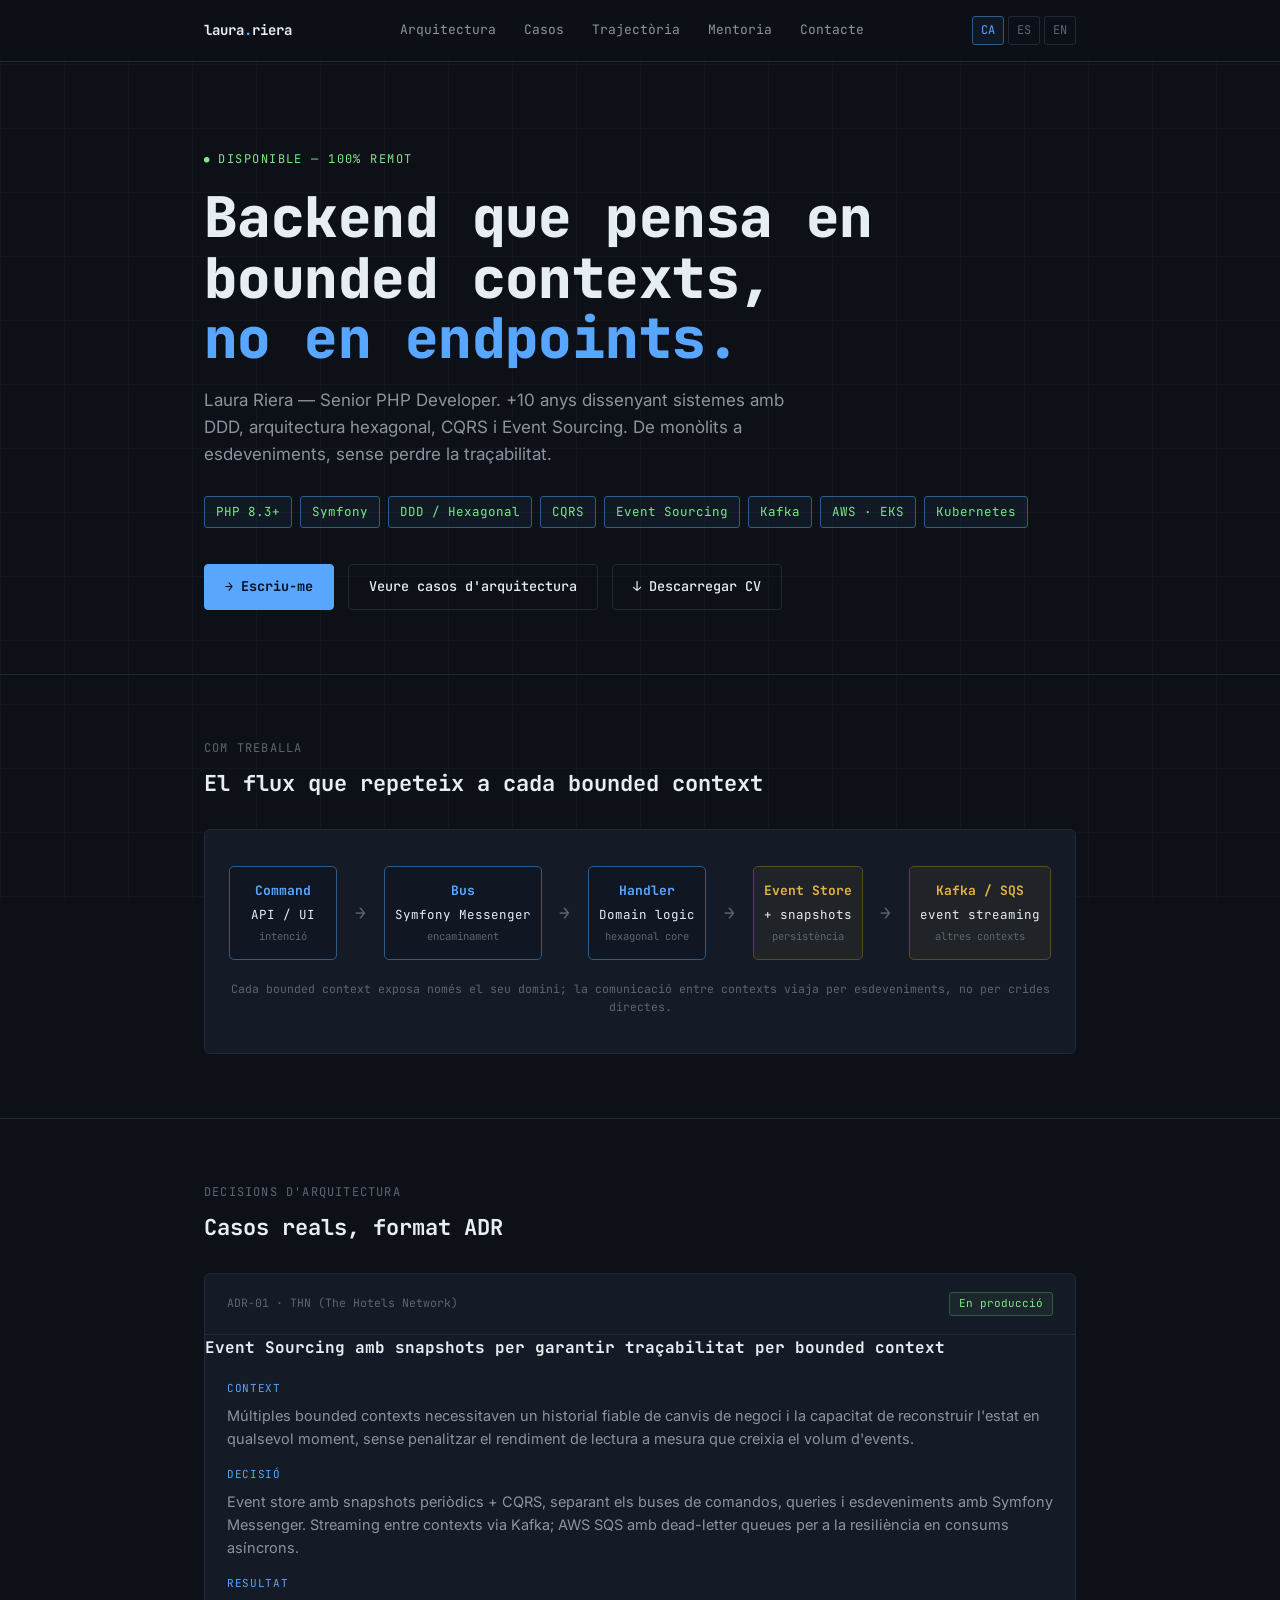
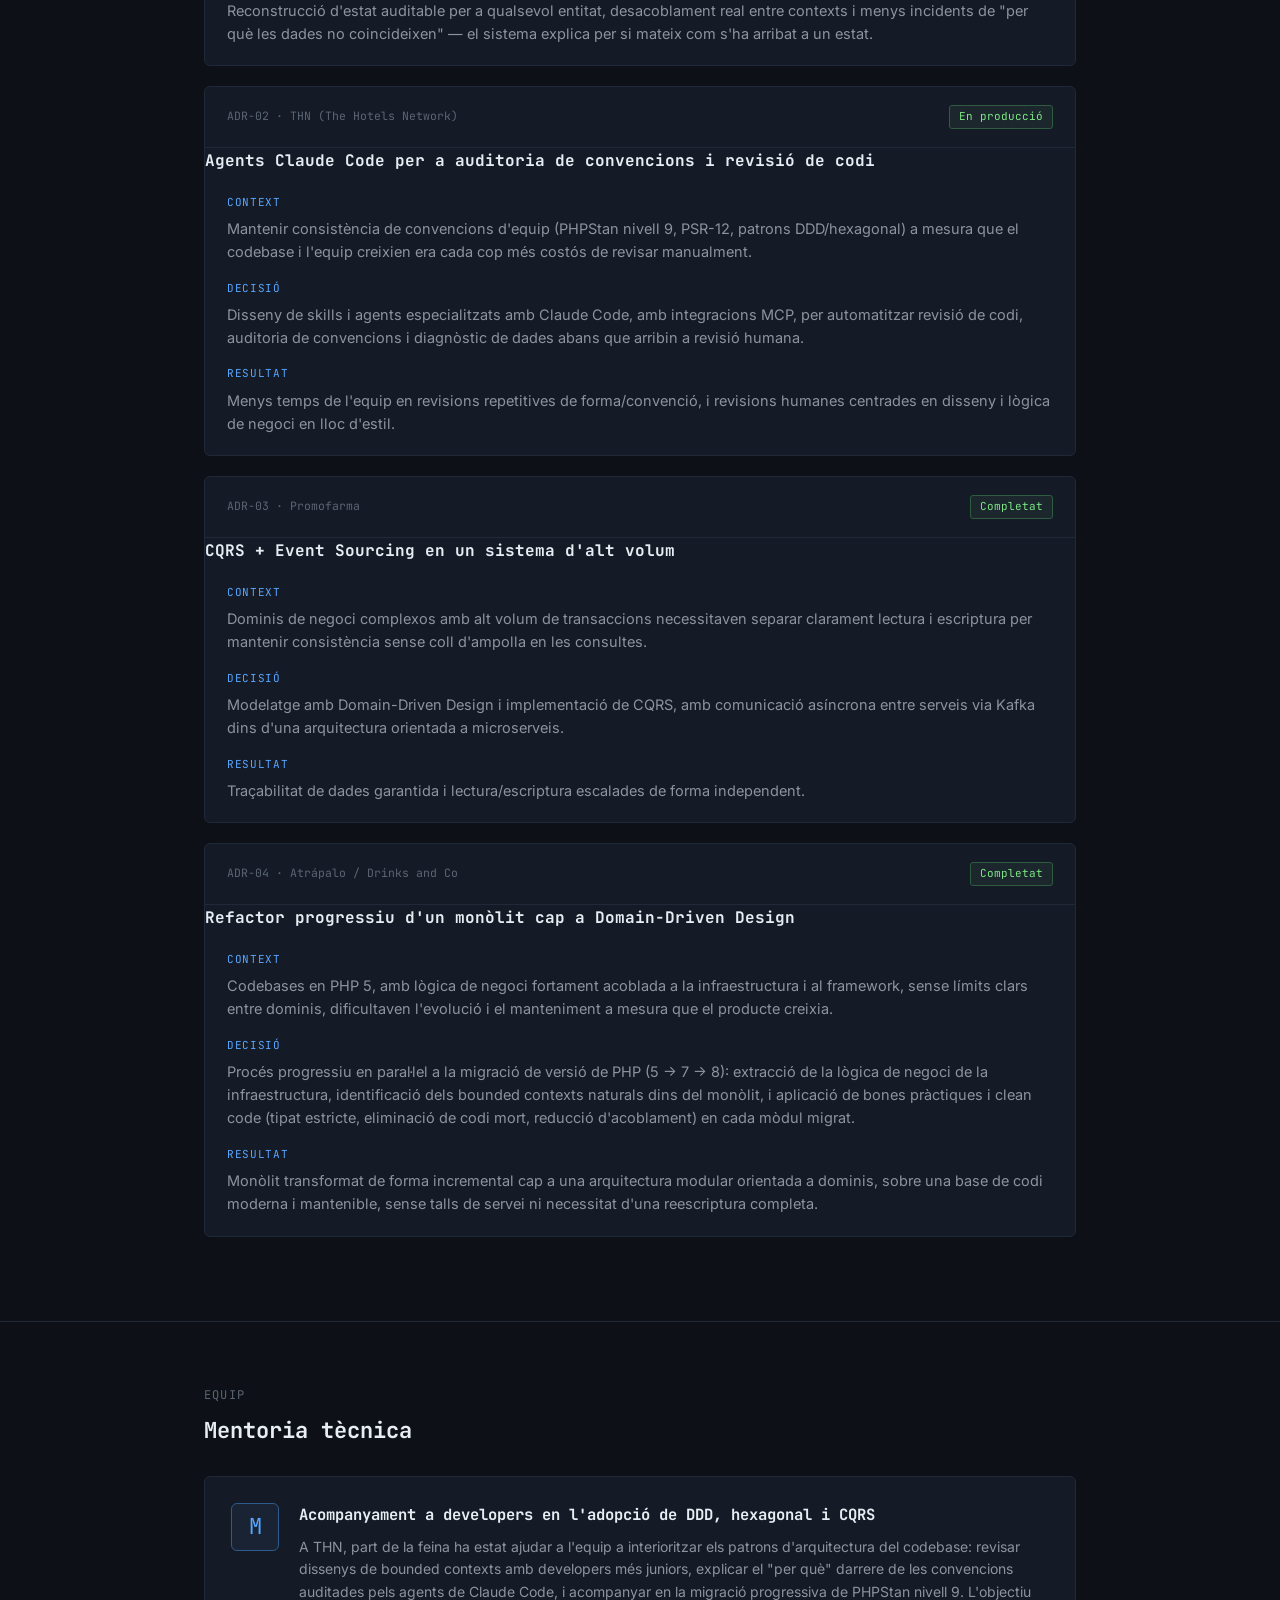
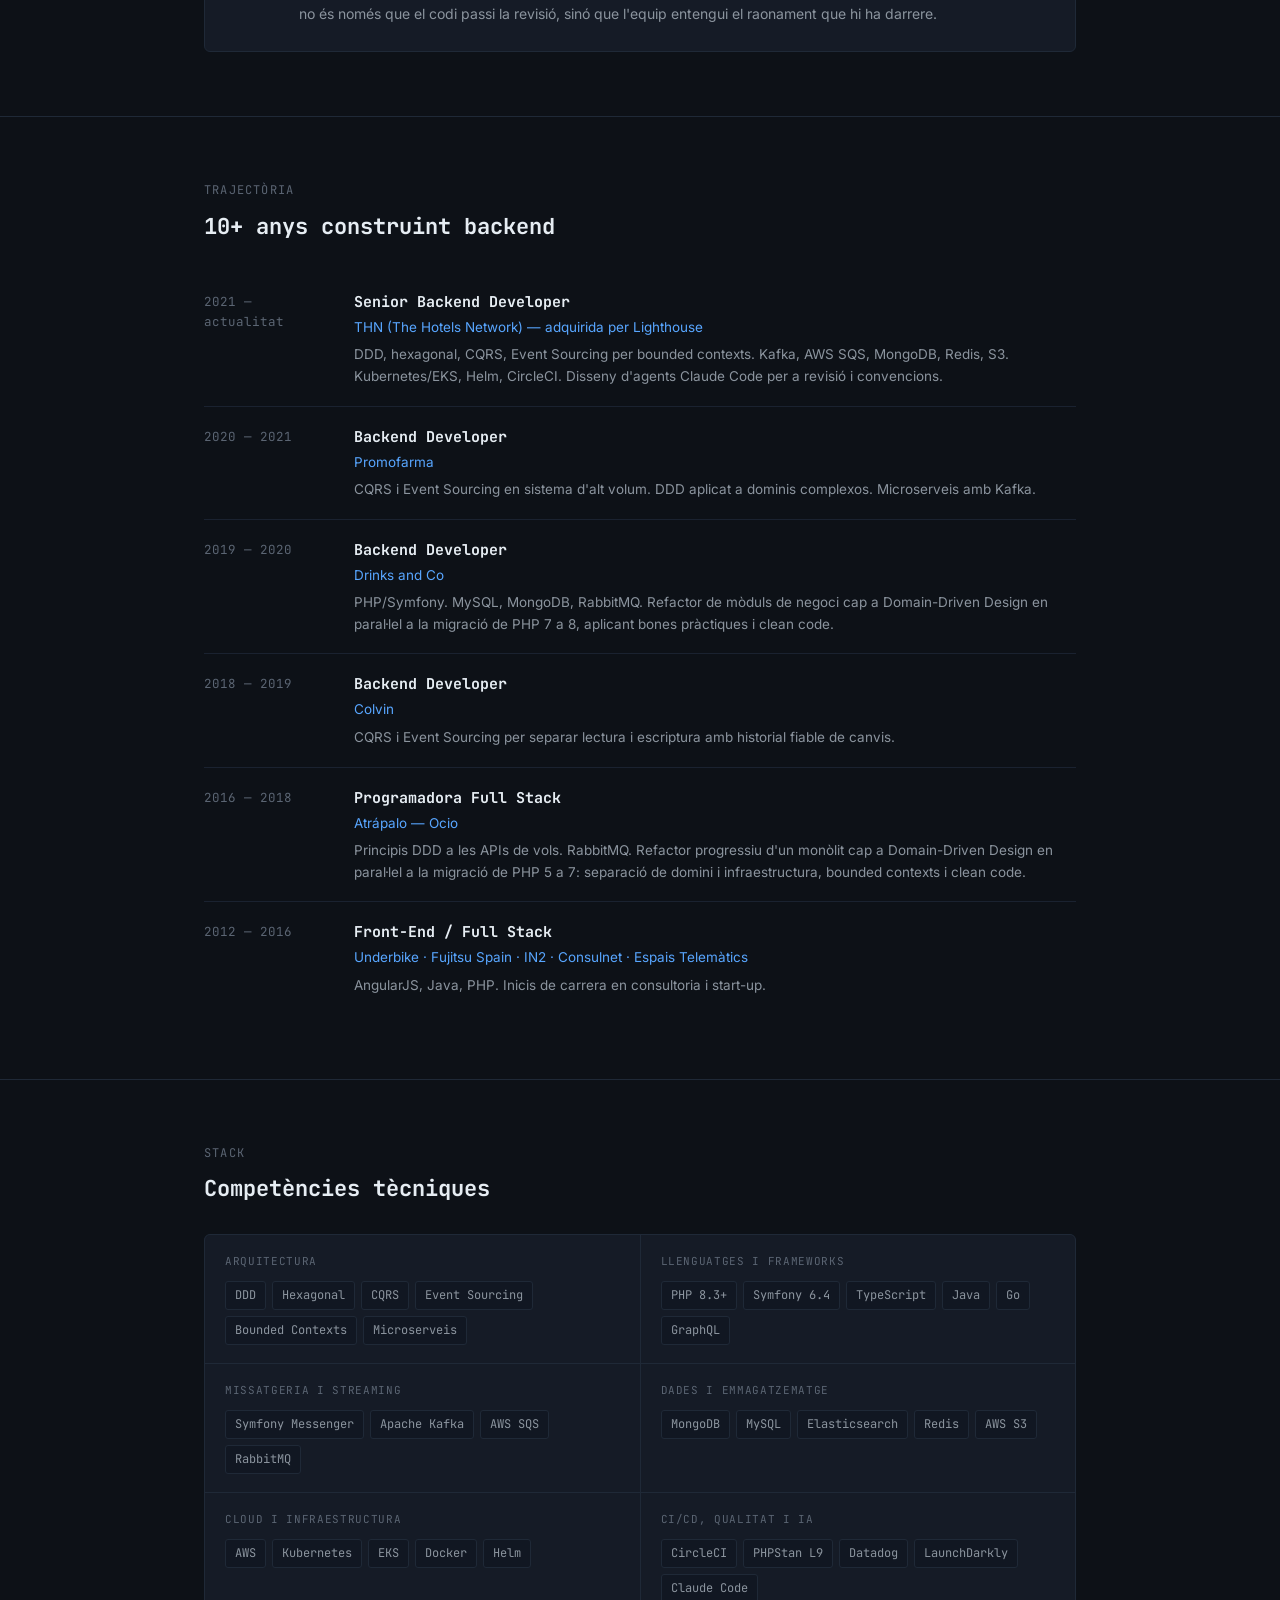
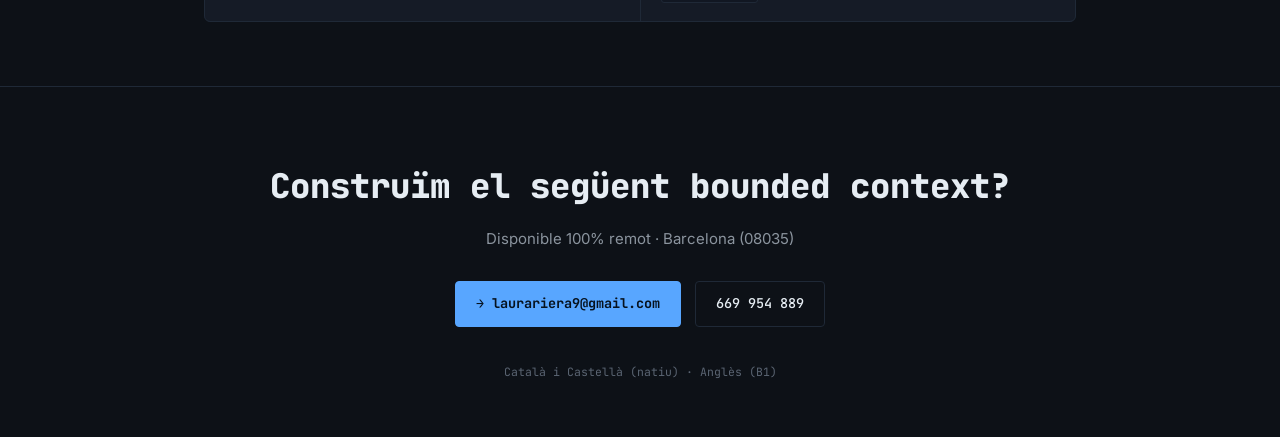
==== index.html @ 2654c362 "feat(curriculum): create personal page" ====
<!DOCTYPE html>
<html lang="ca">
<head>
<meta charset="UTF-8">
<meta name="viewport" content="width=device-width, initial-scale=1.0">
<title>Laura Riera — Senior Backend Developer</title>
<link rel="preconnect" href="https://fonts.googleapis.com">
<link rel="preconnect" href="https://fonts.gstatic.com" crossorigin>
<link href="https://fonts.googleapis.com/css2?family=JetBrains+Mono:wght@400;500;700;800&family=Inter:wght@400;500;600;700&display=swap" rel="stylesheet">
<style>
  :root{
    --bg:#0D1117;
    --bg-raised:#111722;
    --bg-card:#151B26;
    --line:#1F2937;
    --line-soft:#1A2230;
    --text:#E6EDF3;
    --text-dim:#8B949E;
    --text-faint:#5B6573;
    --accent:#58A6FF;
    --accent-dim:#2D5C8C;
    --ok:#7EE787;
    --amber:#E3B341;
    --mono: 'JetBrains Mono', monospace;
    --sans: 'Inter', sans-serif;
  }

  *{box-sizing:border-box; margin:0; padding:0;}
  html{scroll-behavior:smooth;}

  body{
    background:var(--bg);
    color:var(--text);
    font-family:var(--sans);
    line-height:1.6;
    -webkit-font-smoothing:antialiased;
  }

  body::before{
    content:"";
    position:fixed; inset:0;
    background-image:
      linear-gradient(var(--line-soft) 1px, transparent 1px),
      linear-gradient(90deg, var(--line-soft) 1px, transparent 1px);
    background-size: 64px 64px;
    opacity:0.35;
    pointer-events:none;
    z-index:0;
  }

  .wrap{max-width:920px; margin:0 auto; padding:0 24px; position:relative; z-index:1;}

  a{color:var(--accent); text-decoration:none;}
  a:hover{text-decoration:underline;}
  a:focus-visible, button:focus-visible{outline:2px solid var(--accent); outline-offset:3px;}

  /* ---------- NAV ---------- */
  nav{
    position:sticky; top:0; z-index:50;
    background:rgba(13,17,23,0.85);
    backdrop-filter:blur(10px);
    border-bottom:1px solid var(--line);
  }
  nav .wrap{display:flex; align-items:center; justify-content:space-between; padding:16px 24px;}
  .nav-logo{font-family:var(--mono); font-weight:700; font-size:14px; color:var(--text);}
  .nav-logo span{color:var(--accent);}
  .nav-links{display:flex; gap:28px; font-family:var(--mono); font-size:13px; color:var(--text-dim);}
  .nav-links a{color:var(--text-dim);}
  .nav-links a:hover{color:var(--accent); text-decoration:none;}
  @media (max-width:680px){ .nav-links{display:none;} }

  .lang-switch{display:flex; gap:4px; font-family:var(--mono); font-size:12px;}
  .lang-switch a{
    color:var(--text-faint); padding:4px 8px; border:1px solid var(--line); border-radius:3px;
  }
  .lang-switch a.active{color:var(--accent); border-color:var(--accent-dim); background:rgba(88,166,255,0.06);}
  .lang-switch a:hover{color:var(--accent); text-decoration:none;}

  /* ---------- HERO ---------- */
  header.hero{padding:88px 0 64px; border-bottom:1px solid var(--line);}
  .eyebrow{
    font-family:var(--mono); font-size:12px; letter-spacing:0.12em; text-transform:uppercase;
    color:var(--ok); margin-bottom:18px; display:flex; align-items:center; gap:8px;
  }
  .eyebrow::before{content:"●"; font-size:9px; color:var(--ok);}

  h1{
    font-family:var(--mono); font-weight:800; font-size:clamp(34px,5.5vw,56px);
    line-height:1.08; letter-spacing:-0.01em; color:var(--text); margin-bottom:18px;
  }
  h1 .accent{color:var(--accent);}

  .hero-sub{
    font-size:17px; color:var(--text-dim); max-width:620px; margin-bottom:28px;
  }

  .stack-row{display:flex; flex-wrap:wrap; gap:8px; margin-bottom:36px;}
  .tag{
    font-family:var(--mono); font-size:12.5px; color:var(--ok);
    border:1px solid var(--accent-dim); background:rgba(88,166,255,0.06);
    padding:5px 11px; border-radius:3px;
  }

  .hero-actions{display:flex; gap:14px; flex-wrap:wrap;}
  .btn{
    font-family:var(--mono); font-size:13.5px; font-weight:500;
    padding:11px 20px; border-radius:4px; border:1px solid var(--line);
    color:var(--text); display:inline-flex; align-items:center; gap:8px;
  }
  .btn-primary{background:var(--accent); border-color:var(--accent); color:#06121F; font-weight:700;}
  .btn-primary:hover{background:#7CB8FF; text-decoration:none;}
  .btn:not(.btn-primary):hover{border-color:var(--accent); color:var(--accent); text-decoration:none;}

  /* ---------- ARCHITECTURE DIAGRAM ---------- */
  .diagram-section{padding:64px 0; border-bottom:1px solid var(--line);}
  .section-label{
    font-family:var(--mono); font-size:12px; color:var(--text-faint);
    text-transform:uppercase; letter-spacing:0.1em; margin-bottom:8px;
  }
  .section-title{font-family:var(--mono); font-weight:700; font-size:22px; margin-bottom:28px; color:var(--text);}

  .diagram{
    background:var(--bg-card); border:1px solid var(--line); border-radius:6px;
    padding:36px 24px; overflow-x:auto;
  }
  .flow{
    display:flex; align-items:center; gap:0; min-width:680px; justify-content:space-between;
  }
  .node{
    font-family:var(--mono); font-size:12.5px; text-align:center;
    border:1px solid var(--accent-dim); border-radius:5px;
    padding:14px 10px; min-width:108px; background:var(--bg-raised);
    color:var(--text); position:relative;
  }
  .node strong{display:block; color:var(--accent); font-size:13px; margin-bottom:3px;}
  .node small{display:block; color:var(--text-faint); font-size:10.5px; margin-top:3px;}
  .node.event{border-color:#5C4A1E; background:rgba(227,179,65,0.05);}
  .node.event strong{color:var(--amber);}
  .arrow{color:var(--text-faint); font-family:var(--mono); font-size:18px; padding:0 6px; flex-shrink:0;}
  .diagram-caption{
    font-family:var(--mono); font-size:11.5px; color:var(--text-faint); margin-top:20px; text-align:center;
  }

  /* ---------- ADR (case studies) ---------- */
  .adr-section{padding:64px 0; border-bottom:1px solid var(--line);}
  .adr{
    background:var(--bg-card); border:1px solid var(--line); border-radius:6px;
    margin-bottom:20px; overflow:hidden;
  }
  .adr-head{
    padding:18px 22px; border-bottom:1px solid var(--line);
    display:flex; justify-content:space-between; align-items:baseline; gap:16px; flex-wrap:wrap;
  }
  .adr-id{font-family:var(--mono); font-size:11.5px; color:var(--text-faint);}
  .adr-status{
    font-family:var(--mono); font-size:11px; color:var(--ok);
    border:1px solid #2D5C3F; padding:2px 9px; border-radius:3px; background:rgba(126,231,135,0.06);
  }
  .adr-title{font-family:var(--mono); font-weight:700; font-size:16px; color:var(--text); flex:1; min-width:200px;}
  .adr-body{padding:20px 22px;}
  .adr-field{margin-bottom:16px;}
  .adr-field:last-child{margin-bottom:0;}
  .adr-field-label{
    font-family:var(--mono); font-size:11px; color:var(--accent);
    text-transform:uppercase; letter-spacing:0.06em; margin-bottom:6px;
  }
  .adr-field p{font-size:14.5px; color:var(--text-dim);}

  /* ---------- TRAJECTORY / TIMELINE ---------- */
  .timeline-section{padding:64px 0; border-bottom:1px solid var(--line);}
  .tl-item{
    display:grid; grid-template-columns:130px 1fr; gap:20px;
    padding:18px 0; border-bottom:1px solid var(--line-soft);
  }
  .tl-item:last-child{border-bottom:none;}
  .tl-date{font-family:var(--mono); font-size:12.5px; color:var(--text-faint); padding-top:2px;}
  .tl-role{font-family:var(--mono); font-weight:700; font-size:15px; color:var(--text); margin-bottom:3px;}
  .tl-company{font-size:13.5px; color:var(--accent); margin-bottom:6px;}
  .tl-desc{font-size:13.5px; color:var(--text-dim);}

  /* ---------- MENTORING ---------- */
  .mentor-section{padding:64px 0; border-bottom:1px solid var(--line);}
  .mentor-box{
    display:grid; grid-template-columns:auto 1fr; gap:20px;
    background:var(--bg-card); border:1px solid var(--line); border-radius:6px; padding:26px;
  }
  .mentor-icon{
    font-family:var(--mono); font-size:22px; color:var(--accent);
    border:1px solid var(--accent-dim); border-radius:6px; width:48px; height:48px;
    display:flex; align-items:center; justify-content:center; background:rgba(88,166,255,0.06);
  }
  .mentor-box h3{font-family:var(--mono); font-size:15.5px; margin-bottom:8px; color:var(--text);}
  .mentor-box p{font-size:14px; color:var(--text-dim);}

  /* ---------- SKILLS GRID ---------- */
  .skills-section{padding:64px 0; border-bottom:1px solid var(--line);}
  .skills-grid{display:grid; grid-template-columns:repeat(2,1fr); gap:1px; background:var(--line); border:1px solid var(--line); border-radius:6px; overflow:hidden;}
  @media (max-width:680px){.skills-grid{grid-template-columns:1fr;}}
  .skill-cat{background:var(--bg-card); padding:18px 20px;}
  .skill-cat-label{font-family:var(--mono); font-size:11px; color:var(--text-faint); text-transform:uppercase; letter-spacing:0.06em; margin-bottom:10px;}
  .skill-items{display:flex; flex-wrap:wrap; gap:6px;}
  .skill-chip{font-family:var(--mono); font-size:12px; color:var(--text-dim); background:var(--bg-raised); padding:4px 9px; border-radius:3px; border:1px solid var(--line);}

  /* ---------- FOOTER / CONTACT ---------- */
  footer{padding:72px 0 56px; text-align:center;}
  footer h2{font-family:var(--mono); font-weight:800; font-size:clamp(24px,4vw,34px); margin-bottom:14px;}
  footer p{color:var(--text-dim); margin-bottom:30px; font-size:15px;}
  .contact-row{display:flex; justify-content:center; gap:14px; flex-wrap:wrap; margin-bottom:36px;}
  .footer-meta{font-family:var(--mono); font-size:11.5px; color:var(--text-faint);}

  @media (max-width:680px){
    .flow{flex-direction:column; min-width:auto;}
    .arrow{transform:rotate(90deg);}
    .adr-head{flex-direction:column; align-items:flex-start;}
  }
</style>
</head>
<body>

<nav>
  <div class="wrap">
    <div class="nav-logo">laura<span>.</span>riera</div>
    <div class="nav-links">
      <a href="#arquitectura">Arquitectura</a>
      <a href="#casos">Casos</a>
      <a href="#trajectoria">Trajectòria</a>
      <a href="#mentoria">Mentoria</a>
      <a href="#contacte">Contacte</a>
    </div>
    <div class="lang-switch">
      <a href="index.html" class="active">CA</a>
      <a href="es.html">ES</a>
      <a href="en.html">EN</a>
    </div>
  </div>
</nav>

<header class="hero">
  <div class="wrap">
    <div class="eyebrow">Disponible — 100% remot</div>
    <h1>Backend que pensa en<br>bounded contexts,<br><span class="accent">no en endpoints.</span></h1>
    <p class="hero-sub">Laura Riera — Senior PHP Developer. +10 anys dissenyant sistemes amb DDD, arquitectura hexagonal, CQRS i Event Sourcing. De monòlits a esdeveniments, sense perdre la traçabilitat.</p>
    <div class="stack-row">
      <span class="tag">PHP 8.3+</span>
      <span class="tag">Symfony</span>
      <span class="tag">DDD / Hexagonal</span>
      <span class="tag">CQRS</span>
      <span class="tag">Event Sourcing</span>
      <span class="tag">Kafka</span>
      <span class="tag">AWS · EKS</span>
      <span class="tag">Kubernetes</span>
    </div>
    <div class="hero-actions">
      <a href="mailto:laurariera9@gmail.com" class="btn btn-primary">→ Escriu-me</a>
      <a href="#casos" class="btn">Veure casos d'arquitectura</a>
      <a href="Laura_Riera_CV.pdf" class="btn">↓ Descarregar CV</a>
    </div>
  </div>
</header>

<section class="diagram-section" id="arquitectura">
  <div class="wrap">
    <div class="section-label">Com treballa</div>
    <div class="section-title">El flux que repeteix a cada bounded context</div>
    <div class="diagram">
      <div class="flow">
        <div class="node"><strong>Command</strong>API / UI<small>intenció</small></div>
        <div class="arrow">→</div>
        <div class="node"><strong>Bus</strong>Symfony Messenger<small>encaminament</small></div>
        <div class="arrow">→</div>
        <div class="node"><strong>Handler</strong>Domain logic<small>hexagonal core</small></div>
        <div class="arrow">→</div>
        <div class="node event"><strong>Event Store</strong>+ snapshots<small>persistència</small></div>
        <div class="arrow">→</div>
        <div class="node event"><strong>Kafka / SQS</strong>event streaming<small>altres contexts</small></div>
      </div>
      <div class="diagram-caption">Cada bounded context exposa només el seu domini; la comunicació entre contexts viaja per esdeveniments, no per crides directes.</div>
    </div>
  </div>
</section>

<section class="adr-section" id="casos">
  <div class="wrap">
    <div class="section-label">Decisions d'arquitectura</div>
    <div class="section-title">Casos reals, format ADR</div>

    <div class="adr">
      <div class="adr-head">
        <span class="adr-id">ADR-01 · THN (The Hotels Network)</span>
        <span class="adr-status">En producció</span>
      </div>
      <div class="adr-title">Event Sourcing amb snapshots per garantir traçabilitat per bounded context</div>
      <div class="adr-body">
        <div class="adr-field">
          <div class="adr-field-label">Context</div>
          <p>Múltiples bounded contexts necessitaven un historial fiable de canvis de negoci i la capacitat de reconstruir l'estat en qualsevol moment, sense penalitzar el rendiment de lectura a mesura que creixia el volum d'events.</p>
        </div>
        <div class="adr-field">
          <div class="adr-field-label">Decisió</div>
          <p>Event store amb snapshots periòdics + CQRS, separant els buses de comandos, queries i esdeveniments amb Symfony Messenger. Streaming entre contexts via Kafka; AWS SQS amb dead-letter queues per a la resiliència en consums asíncrons.</p>
        </div>
        <div class="adr-field">
          <div class="adr-field-label">Resultat</div>
          <p>Reconstrucció d'estat auditable per a qualsevol entitat, desacoblament real entre contexts i menys incidents de "per què les dades no coincideixen" — el sistema explica per si mateix com s'ha arribat a un estat.</p>
        </div>
      </div>
    </div>

    <div class="adr">
      <div class="adr-head">
        <span class="adr-id">ADR-02 · THN (The Hotels Network)</span>
        <span class="adr-status">En producció</span>
      </div>
      <div class="adr-title">Agents Claude Code per a auditoria de convencions i revisió de codi</div>
      <div class="adr-body">
        <div class="adr-field">
          <div class="adr-field-label">Context</div>
          <p>Mantenir consistència de convencions d'equip (PHPStan nivell 9, PSR-12, patrons DDD/hexagonal) a mesura que el codebase i l'equip creixien era cada cop més costós de revisar manualment.</p>
        </div>
        <div class="adr-field">
          <div class="adr-field-label">Decisió</div>
          <p>Disseny de skills i agents especialitzats amb Claude Code, amb integracions MCP, per automatitzar revisió de codi, auditoria de convencions i diagnòstic de dades abans que arribin a revisió humana.</p>
        </div>
        <div class="adr-field">
          <div class="adr-field-label">Resultat</div>
          <p>Menys temps de l'equip en revisions repetitives de forma/convenció, i revisions humanes centrades en disseny i lògica de negoci en lloc d'estil.</p>
        </div>
      </div>
    </div>

    <div class="adr">
      <div class="adr-head">
        <span class="adr-id">ADR-03 · Promofarma</span>
        <span class="adr-status">Completat</span>
      </div>
      <div class="adr-title">CQRS + Event Sourcing en un sistema d'alt volum</div>
      <div class="adr-body">
        <div class="adr-field">
          <div class="adr-field-label">Context</div>
          <p>Dominis de negoci complexos amb alt volum de transaccions necessitaven separar clarament lectura i escriptura per mantenir consistència sense coll d'ampolla en les consultes.</p>
        </div>
        <div class="adr-field">
          <div class="adr-field-label">Decisió</div>
          <p>Modelatge amb Domain-Driven Design i implementació de CQRS, amb comunicació asíncrona entre serveis via Kafka dins d'una arquitectura orientada a microserveis.</p>
        </div>
        <div class="adr-field">
          <div class="adr-field-label">Resultat</div>
          <p>Traçabilitat de dades garantida i lectura/escriptura escalades de forma independent.</p>
        </div>
      </div>
    </div>
    <div class="adr">
      <div class="adr-head">
        <span class="adr-id">ADR-04 · Atrápalo / Drinks and Co</span>
        <span class="adr-status">Completat</span>
      </div>
      <div class="adr-title">Refactor progressiu d'un monòlit cap a Domain-Driven Design</div>
      <div class="adr-body">
        <div class="adr-field">
          <div class="adr-field-label">Context</div>
          <p>Codebases en PHP 5, amb lògica de negoci fortament acoblada a la infraestructura i al framework, sense límits clars entre dominis, dificultaven l'evolució i el manteniment a mesura que el producte creixia.</p>
        </div>
        <div class="adr-field">
          <div class="adr-field-label">Decisió</div>
          <p>Procés progressiu en paral·lel a la migració de versió de PHP (5 → 7 → 8): extracció de la lògica de negoci de la infraestructura, identificació dels bounded contexts naturals dins del monòlit, i aplicació de bones pràctiques i clean code (tipat estricte, eliminació de codi mort, reducció d'acoblament) en cada mòdul migrat.</p>
        </div>
        <div class="adr-field">
          <div class="adr-field-label">Resultat</div>
          <p>Monòlit transformat de forma incremental cap a una arquitectura modular orientada a dominis, sobre una base de codi moderna i mantenible, sense talls de servei ni necessitat d'una reescriptura completa.</p>
        </div>
      </div>
    </div>
  </div>
</section>

<section class="mentor-section" id="mentoria">
  <div class="wrap">
    <div class="section-label">Equip</div>
    <div class="section-title">Mentoria tècnica</div>
    <div class="mentor-box">
      <div class="mentor-icon">M</div>
      <div>
        <h3>Acompanyament a developers en l'adopció de DDD, hexagonal i CQRS</h3>
        <p>A THN, part de la feina ha estat ajudar a l'equip a interioritzar els patrons d'arquitectura del codebase: revisar dissenys de bounded contexts amb developers més juniors, explicar el "per què" darrere de les convencions auditades pels agents de Claude Code, i acompanyar en la migració progressiva de PHPStan nivell 9. L'objectiu no és només que el codi passi la revisió, sinó que l'equip entengui el raonament que hi ha darrere.</p>
      </div>
    </div>
  </div>
</section>

<section class="timeline-section" id="trajectoria">
  <div class="wrap">
    <div class="section-label">Trajectòria</div>
    <div class="section-title">10+ anys construint backend</div>

    <div class="tl-item">
      <div class="tl-date">2021 — actualitat</div>
      <div>
        <div class="tl-role">Senior Backend Developer</div>
        <div class="tl-company">THN (The Hotels Network) — adquirida per Lighthouse</div>
        <div class="tl-desc">DDD, hexagonal, CQRS, Event Sourcing per bounded contexts. Kafka, AWS SQS, MongoDB, Redis, S3. Kubernetes/EKS, Helm, CircleCI. Disseny d'agents Claude Code per a revisió i convencions.</div>
      </div>
    </div>
    <div class="tl-item">
      <div class="tl-date">2020 — 2021</div>
      <div>
        <div class="tl-role">Backend Developer</div>
        <div class="tl-company">Promofarma</div>
        <div class="tl-desc">CQRS i Event Sourcing en sistema d'alt volum. DDD aplicat a dominis complexos. Microserveis amb Kafka.</div>
      </div>
    </div>
    <div class="tl-item">
      <div class="tl-date">2019 — 2020</div>
      <div>
        <div class="tl-role">Backend Developer</div>
        <div class="tl-company">Drinks and Co</div>
        <div class="tl-desc">PHP/Symfony. MySQL, MongoDB, RabbitMQ. Refactor de mòduls de negoci cap a Domain-Driven Design en paral·lel a la migració de PHP 7 a 8, aplicant bones pràctiques i clean code.</div>
      </div>
    </div>
    <div class="tl-item">
      <div class="tl-date">2018 — 2019</div>
      <div>
        <div class="tl-role">Backend Developer</div>
        <div class="tl-company">Colvin</div>
        <div class="tl-desc">CQRS i Event Sourcing per separar lectura i escriptura amb historial fiable de canvis.</div>
      </div>
    </div>
    <div class="tl-item">
      <div class="tl-date">2016 — 2018</div>
      <div>
        <div class="tl-role">Programadora Full Stack</div>
        <div class="tl-company">Atrápalo — Ocio</div>
        <div class="tl-desc">Principis DDD a les APIs de vols. RabbitMQ. Refactor progressiu d'un monòlit cap a Domain-Driven Design en paral·lel a la migració de PHP 5 a 7: separació de domini i infraestructura, bounded contexts i clean code.</div>
      </div>
    </div>
    <div class="tl-item">
      <div class="tl-date">2012 — 2016</div>
      <div>
        <div class="tl-role">Front-End / Full Stack</div>
        <div class="tl-company">Underbike · Fujitsu Spain · IN2 · Consulnet · Espais Telemàtics</div>
        <div class="tl-desc">AngularJS, Java, PHP. Inicis de carrera en consultoria i start-up.</div>
      </div>
    </div>
  </div>
</section>

<section class="skills-section">
  <div class="wrap">
    <div class="section-label">Stack</div>
    <div class="section-title">Competències tècniques</div>
    <div class="skills-grid">
      <div class="skill-cat">
        <div class="skill-cat-label">Arquitectura</div>
        <div class="skill-items">
          <span class="skill-chip">DDD</span><span class="skill-chip">Hexagonal</span><span class="skill-chip">CQRS</span><span class="skill-chip">Event Sourcing</span><span class="skill-chip">Bounded Contexts</span><span class="skill-chip">Microserveis</span>
        </div>
      </div>
      <div class="skill-cat">
        <div class="skill-cat-label">Llenguatges i frameworks</div>
        <div class="skill-items">
          <span class="skill-chip">PHP 8.3+</span><span class="skill-chip">Symfony 6.4</span><span class="skill-chip">TypeScript</span><span class="skill-chip">Java</span><span class="skill-chip">Go</span><span class="skill-chip">GraphQL</span>
        </div>
      </div>
      <div class="skill-cat">
        <div class="skill-cat-label">Missatgeria i streaming</div>
        <div class="skill-items">
          <span class="skill-chip">Symfony Messenger</span><span class="skill-chip">Apache Kafka</span><span class="skill-chip">AWS SQS</span><span class="skill-chip">RabbitMQ</span>
        </div>
      </div>
      <div class="skill-cat">
        <div class="skill-cat-label">Dades i emmagatzematge</div>
        <div class="skill-items">
          <span class="skill-chip">MongoDB</span><span class="skill-chip">MySQL</span><span class="skill-chip">Elasticsearch</span><span class="skill-chip">Redis</span><span class="skill-chip">AWS S3</span>
        </div>
      </div>
      <div class="skill-cat">
        <div class="skill-cat-label">Cloud i infraestructura</div>
        <div class="skill-items">
          <span class="skill-chip">AWS</span><span class="skill-chip">Kubernetes</span><span class="skill-chip">EKS</span><span class="skill-chip">Docker</span><span class="skill-chip">Helm</span>
        </div>
      </div>
      <div class="skill-cat">
        <div class="skill-cat-label">CI/CD, qualitat i IA</div>
        <div class="skill-items">
          <span class="skill-chip">CircleCI</span><span class="skill-chip">PHPStan L9</span><span class="skill-chip">Datadog</span><span class="skill-chip">LaunchDarkly</span><span class="skill-chip">Claude Code</span>
        </div>
      </div>
    </div>
  </div>
</section>

<footer id="contacte">
  <div class="wrap">
    <h2>Construïm el següent bounded context?</h2>
    <p>Disponible 100% remot · Barcelona (08035)</p>
    <div class="contact-row">
      <a href="mailto:laurariera9@gmail.com" class="btn btn-primary">→ laurariera9@gmail.com</a>
      <a href="tel:669954889" class="btn">669 954 889</a>
    </div>
    <div class="footer-meta">Català i Castellà (natiu) · Anglès (B1)</div>
  </div>
</footer>

</body>
</html>
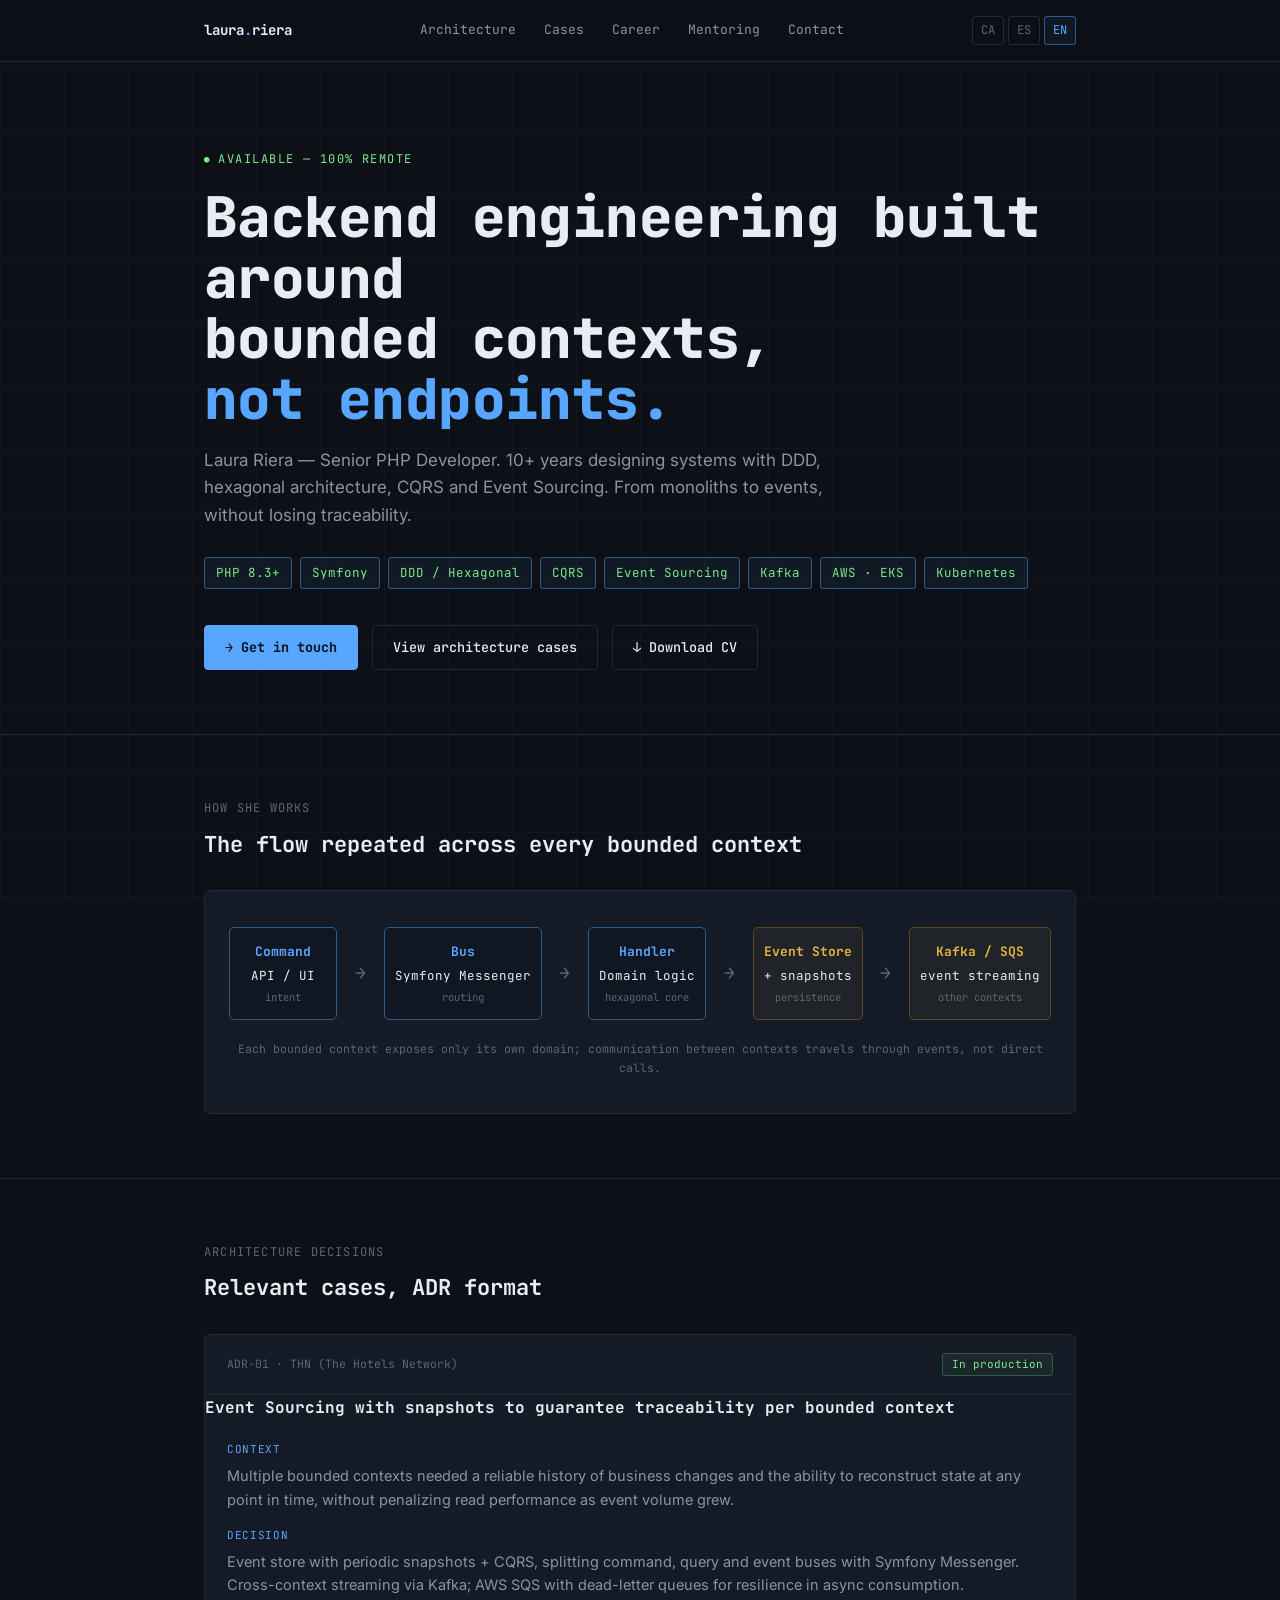
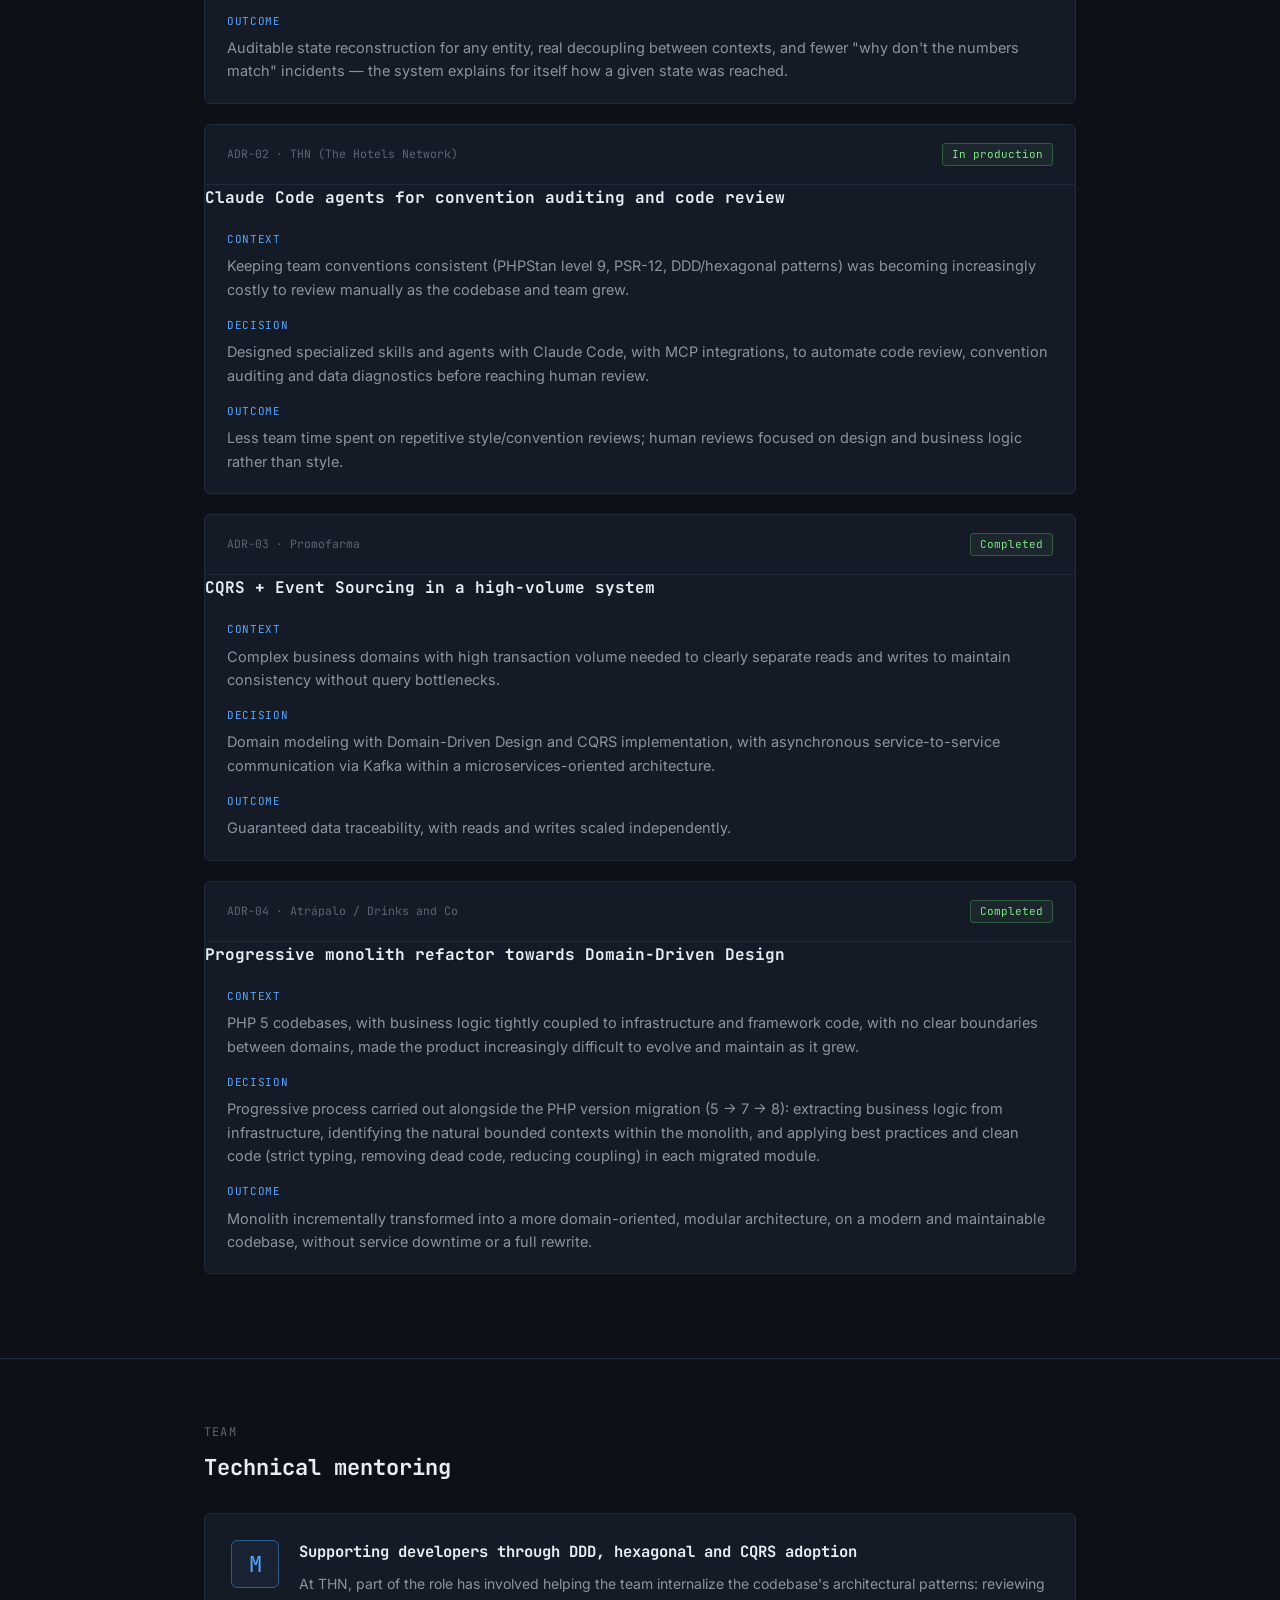
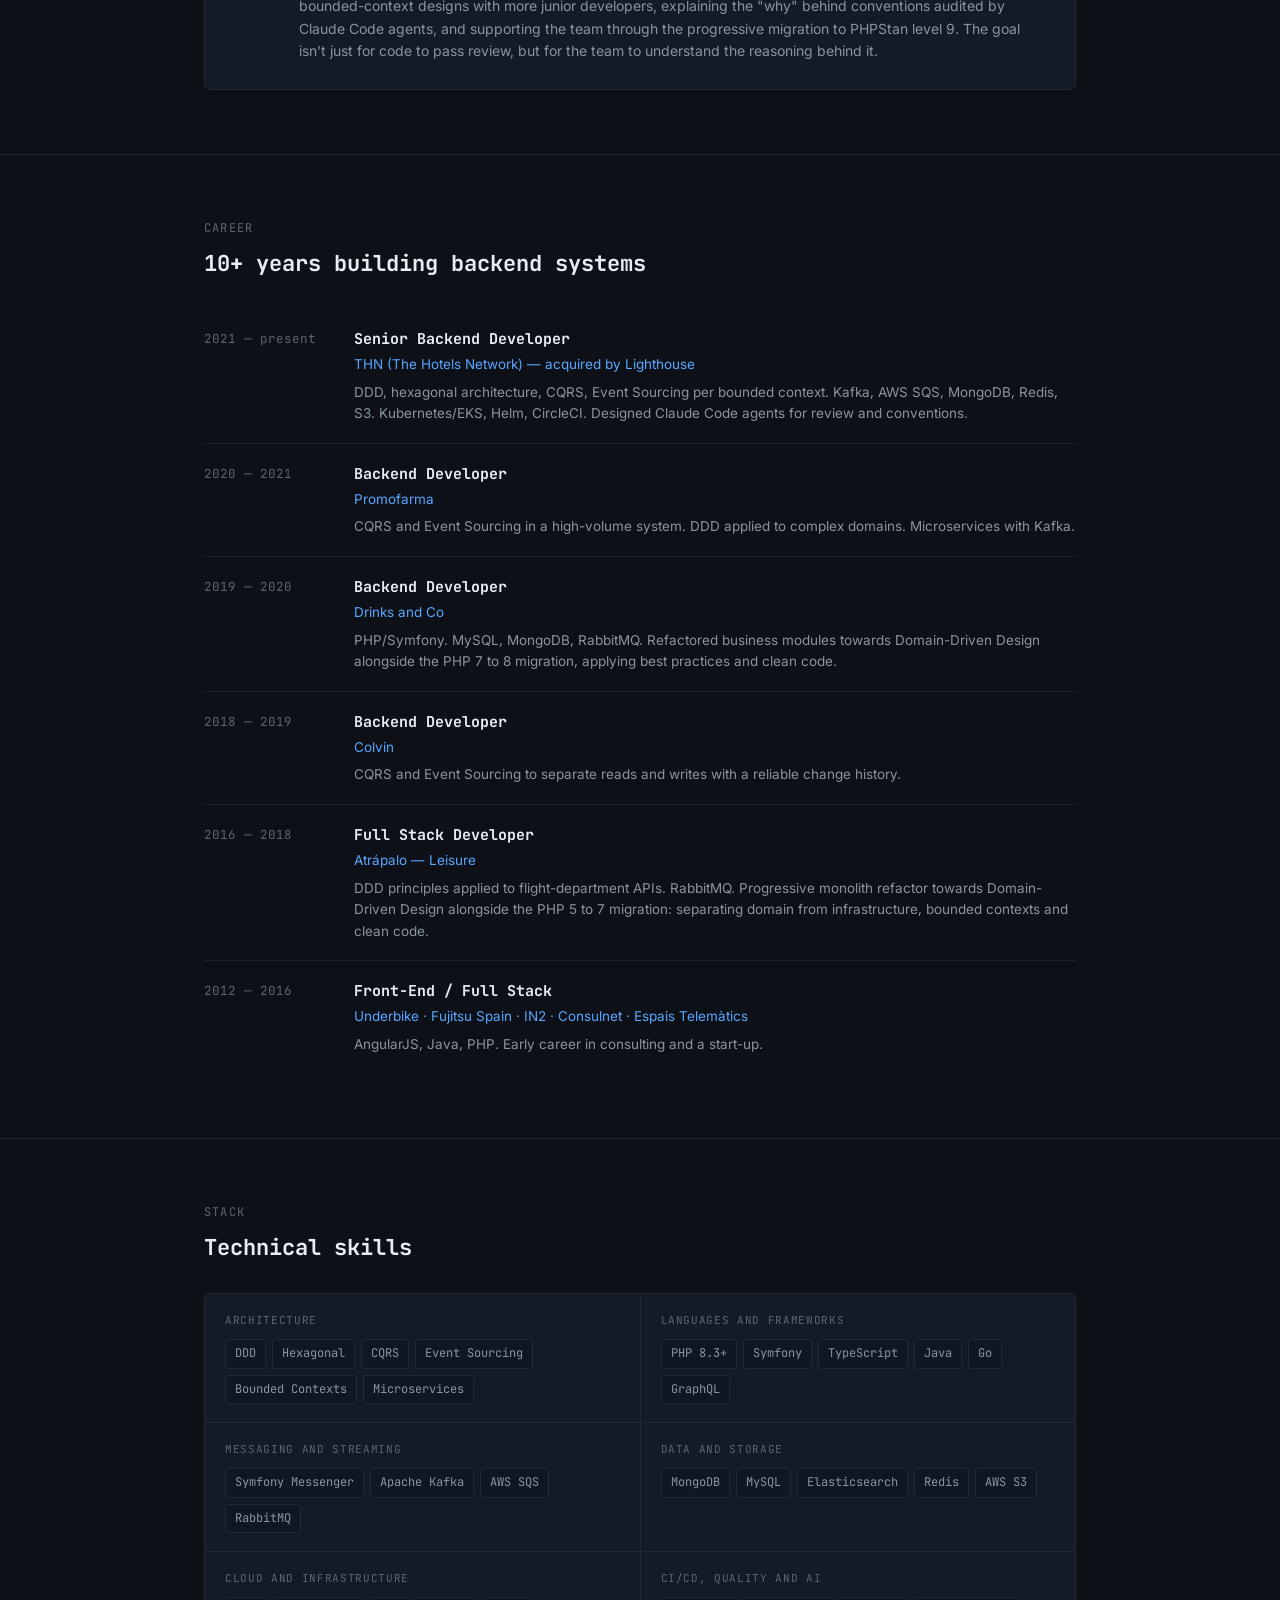
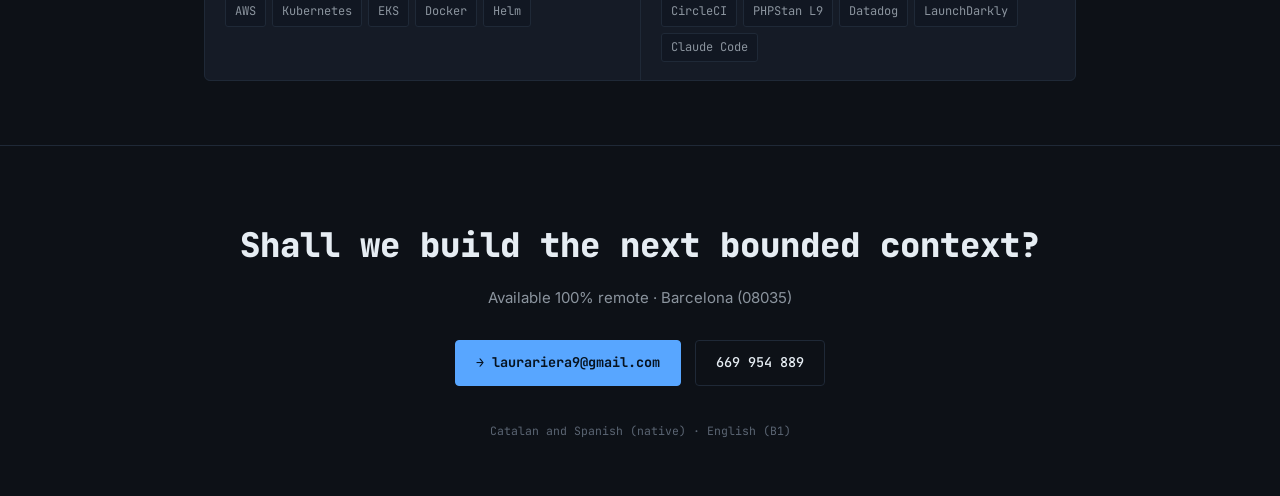
==== commit b9616c14: "feat(i18n): set English as default language - Add ca.html for the Catalan version - index.html now r" ====
--- a/index.html
+++ b/index.html
@@ -1,504 +1,11 @@
 <!DOCTYPE html>
-<html lang="ca">
+<html lang="en">
 <head>
 <meta charset="UTF-8">
-<meta name="viewport" content="width=device-width, initial-scale=1.0">
+<meta http-equiv="refresh" content="0; url=en.html">
 <title>Laura Riera — Senior Backend Developer</title>
-<link rel="preconnect" href="https://fonts.googleapis.com">
-<link rel="preconnect" href="https://fonts.gstatic.com" crossorigin>
-<link href="https://fonts.googleapis.com/css2?family=JetBrains+Mono:wght@400;500;700;800&family=Inter:wght@400;500;600;700&display=swap" rel="stylesheet">
-<style>
-  :root{
-    --bg:#0D1117;
-    --bg-raised:#111722;
-    --bg-card:#151B26;
-    --line:#1F2937;
-    --line-soft:#1A2230;
-    --text:#E6EDF3;
-    --text-dim:#8B949E;
-    --text-faint:#5B6573;
-    --accent:#58A6FF;
-    --accent-dim:#2D5C8C;
-    --ok:#7EE787;
-    --amber:#E3B341;
-    --mono: 'JetBrains Mono', monospace;
-    --sans: 'Inter', sans-serif;
-  }
-
-  *{box-sizing:border-box; margin:0; padding:0;}
-  html{scroll-behavior:smooth;}
-
-  body{
-    background:var(--bg);
-    color:var(--text);
-    font-family:var(--sans);
-    line-height:1.6;
-    -webkit-font-smoothing:antialiased;
-  }
-
-  body::before{
-    content:"";
-    position:fixed; inset:0;
-    background-image:
-      linear-gradient(var(--line-soft) 1px, transparent 1px),
-      linear-gradient(90deg, var(--line-soft) 1px, transparent 1px);
-    background-size: 64px 64px;
-    opacity:0.35;
-    pointer-events:none;
-    z-index:0;
-  }
-
-  .wrap{max-width:920px; margin:0 auto; padding:0 24px; position:relative; z-index:1;}
-
-  a{color:var(--accent); text-decoration:none;}
-  a:hover{text-decoration:underline;}
-  a:focus-visible, button:focus-visible{outline:2px solid var(--accent); outline-offset:3px;}
-
-  /* ---------- NAV ---------- */
-  nav{
-    position:sticky; top:0; z-index:50;
-    background:rgba(13,17,23,0.85);
-    backdrop-filter:blur(10px);
-    border-bottom:1px solid var(--line);
-  }
-  nav .wrap{display:flex; align-items:center; justify-content:space-between; padding:16px 24px;}
-  .nav-logo{font-family:var(--mono); font-weight:700; font-size:14px; color:var(--text);}
-  .nav-logo span{color:var(--accent);}
-  .nav-links{display:flex; gap:28px; font-family:var(--mono); font-size:13px; color:var(--text-dim);}
-  .nav-links a{color:var(--text-dim);}
-  .nav-links a:hover{color:var(--accent); text-decoration:none;}
-  @media (max-width:680px){ .nav-links{display:none;} }
-
-  .lang-switch{display:flex; gap:4px; font-family:var(--mono); font-size:12px;}
-  .lang-switch a{
-    color:var(--text-faint); padding:4px 8px; border:1px solid var(--line); border-radius:3px;
-  }
-  .lang-switch a.active{color:var(--accent); border-color:var(--accent-dim); background:rgba(88,166,255,0.06);}
-  .lang-switch a:hover{color:var(--accent); text-decoration:none;}
-
-  /* ---------- HERO ---------- */
-  header.hero{padding:88px 0 64px; border-bottom:1px solid var(--line);}
-  .eyebrow{
-    font-family:var(--mono); font-size:12px; letter-spacing:0.12em; text-transform:uppercase;
-    color:var(--ok); margin-bottom:18px; display:flex; align-items:center; gap:8px;
-  }
-  .eyebrow::before{content:"●"; font-size:9px; color:var(--ok);}
-
-  h1{
-    font-family:var(--mono); font-weight:800; font-size:clamp(34px,5.5vw,56px);
-    line-height:1.08; letter-spacing:-0.01em; color:var(--text); margin-bottom:18px;
-  }
-  h1 .accent{color:var(--accent);}
-
-  .hero-sub{
-    font-size:17px; color:var(--text-dim); max-width:620px; margin-bottom:28px;
-  }
-
-  .stack-row{display:flex; flex-wrap:wrap; gap:8px; margin-bottom:36px;}
-  .tag{
-    font-family:var(--mono); font-size:12.5px; color:var(--ok);
-    border:1px solid var(--accent-dim); background:rgba(88,166,255,0.06);
-    padding:5px 11px; border-radius:3px;
-  }
-
-  .hero-actions{display:flex; gap:14px; flex-wrap:wrap;}
-  .btn{
-    font-family:var(--mono); font-size:13.5px; font-weight:500;
-    padding:11px 20px; border-radius:4px; border:1px solid var(--line);
-    color:var(--text); display:inline-flex; align-items:center; gap:8px;
-  }
-  .btn-primary{background:var(--accent); border-color:var(--accent); color:#06121F; font-weight:700;}
-  .btn-primary:hover{background:#7CB8FF; text-decoration:none;}
-  .btn:not(.btn-primary):hover{border-color:var(--accent); color:var(--accent); text-decoration:none;}
-
-  /* ---------- ARCHITECTURE DIAGRAM ---------- */
-  .diagram-section{padding:64px 0; border-bottom:1px solid var(--line);}
-  .section-label{
-    font-family:var(--mono); font-size:12px; color:var(--text-faint);
-    text-transform:uppercase; letter-spacing:0.1em; margin-bottom:8px;
-  }
-  .section-title{font-family:var(--mono); font-weight:700; font-size:22px; margin-bottom:28px; color:var(--text);}
-
-  .diagram{
-    background:var(--bg-card); border:1px solid var(--line); border-radius:6px;
-    padding:36px 24px; overflow-x:auto;
-  }
-  .flow{
-    display:flex; align-items:center; gap:0; min-width:680px; justify-content:space-between;
-  }
-  .node{
-    font-family:var(--mono); font-size:12.5px; text-align:center;
-    border:1px solid var(--accent-dim); border-radius:5px;
-    padding:14px 10px; min-width:108px; background:var(--bg-raised);
-    color:var(--text); position:relative;
-  }
-  .node strong{display:block; color:var(--accent); font-size:13px; margin-bottom:3px;}
-  .node small{display:block; color:var(--text-faint); font-size:10.5px; margin-top:3px;}
-  .node.event{border-color:#5C4A1E; background:rgba(227,179,65,0.05);}
-  .node.event strong{color:var(--amber);}
-  .arrow{color:var(--text-faint); font-family:var(--mono); font-size:18px; padding:0 6px; flex-shrink:0;}
-  .diagram-caption{
-    font-family:var(--mono); font-size:11.5px; color:var(--text-faint); margin-top:20px; text-align:center;
-  }
-
-  /* ---------- ADR (case studies) ---------- */
-  .adr-section{padding:64px 0; border-bottom:1px solid var(--line);}
-  .adr{
-    background:var(--bg-card); border:1px solid var(--line); border-radius:6px;
-    margin-bottom:20px; overflow:hidden;
-  }
-  .adr-head{
-    padding:18px 22px; border-bottom:1px solid var(--line);
-    display:flex; justify-content:space-between; align-items:baseline; gap:16px; flex-wrap:wrap;
-  }
-  .adr-id{font-family:var(--mono); font-size:11.5px; color:var(--text-faint);}
-  .adr-status{
-    font-family:var(--mono); font-size:11px; color:var(--ok);
-    border:1px solid #2D5C3F; padding:2px 9px; border-radius:3px; background:rgba(126,231,135,0.06);
-  }
-  .adr-title{font-family:var(--mono); font-weight:700; font-size:16px; color:var(--text); flex:1; min-width:200px;}
-  .adr-body{padding:20px 22px;}
-  .adr-field{margin-bottom:16px;}
-  .adr-field:last-child{margin-bottom:0;}
-  .adr-field-label{
-    font-family:var(--mono); font-size:11px; color:var(--accent);
-    text-transform:uppercase; letter-spacing:0.06em; margin-bottom:6px;
-  }
-  .adr-field p{font-size:14.5px; color:var(--text-dim);}
-
-  /* ---------- TRAJECTORY / TIMELINE ---------- */
-  .timeline-section{padding:64px 0; border-bottom:1px solid var(--line);}
-  .tl-item{
-    display:grid; grid-template-columns:130px 1fr; gap:20px;
-    padding:18px 0; border-bottom:1px solid var(--line-soft);
-  }
-  .tl-item:last-child{border-bottom:none;}
-  .tl-date{font-family:var(--mono); font-size:12.5px; color:var(--text-faint); padding-top:2px;}
-  .tl-role{font-family:var(--mono); font-weight:700; font-size:15px; color:var(--text); margin-bottom:3px;}
-  .tl-company{font-size:13.5px; color:var(--accent); margin-bottom:6px;}
-  .tl-desc{font-size:13.5px; color:var(--text-dim);}
-
-  /* ---------- MENTORING ---------- */
-  .mentor-section{padding:64px 0; border-bottom:1px solid var(--line);}
-  .mentor-box{
-    display:grid; grid-template-columns:auto 1fr; gap:20px;
-    background:var(--bg-card); border:1px solid var(--line); border-radius:6px; padding:26px;
-  }
-  .mentor-icon{
-    font-family:var(--mono); font-size:22px; color:var(--accent);
-    border:1px solid var(--accent-dim); border-radius:6px; width:48px; height:48px;
-    display:flex; align-items:center; justify-content:center; background:rgba(88,166,255,0.06);
-  }
-  .mentor-box h3{font-family:var(--mono); font-size:15.5px; margin-bottom:8px; color:var(--text);}
-  .mentor-box p{font-size:14px; color:var(--text-dim);}
-
-  /* ---------- SKILLS GRID ---------- */
-  .skills-section{padding:64px 0; border-bottom:1px solid var(--line);}
-  .skills-grid{display:grid; grid-template-columns:repeat(2,1fr); gap:1px; background:var(--line); border:1px solid var(--line); border-radius:6px; overflow:hidden;}
-  @media (max-width:680px){.skills-grid{grid-template-columns:1fr;}}
-  .skill-cat{background:var(--bg-card); padding:18px 20px;}
-  .skill-cat-label{font-family:var(--mono); font-size:11px; color:var(--text-faint); text-transform:uppercase; letter-spacing:0.06em; margin-bottom:10px;}
-  .skill-items{display:flex; flex-wrap:wrap; gap:6px;}
-  .skill-chip{font-family:var(--mono); font-size:12px; color:var(--text-dim); background:var(--bg-raised); padding:4px 9px; border-radius:3px; border:1px solid var(--line);}
-
-  /* ---------- FOOTER / CONTACT ---------- */
-  footer{padding:72px 0 56px; text-align:center;}
-  footer h2{font-family:var(--mono); font-weight:800; font-size:clamp(24px,4vw,34px); margin-bottom:14px;}
-  footer p{color:var(--text-dim); margin-bottom:30px; font-size:15px;}
-  .contact-row{display:flex; justify-content:center; gap:14px; flex-wrap:wrap; margin-bottom:36px;}
-  .footer-meta{font-family:var(--mono); font-size:11.5px; color:var(--text-faint);}
-
-  @media (max-width:680px){
-    .flow{flex-direction:column; min-width:auto;}
-    .arrow{transform:rotate(90deg);}
-    .adr-head{flex-direction:column; align-items:flex-start;}
-  }
-</style>
 </head>
 <body>
-
-<nav>
-  <div class="wrap">
-    <div class="nav-logo">laura<span>.</span>riera</div>
-    <div class="nav-links">
-      <a href="#arquitectura">Arquitectura</a>
-      <a href="#casos">Casos</a>
-      <a href="#trajectoria">Trajectòria</a>
-      <a href="#mentoria">Mentoria</a>
-      <a href="#contacte">Contacte</a>
-    </div>
-    <div class="lang-switch">
-      <a href="index.html" class="active">CA</a>
-      <a href="es.html">ES</a>
-      <a href="en.html">EN</a>
-    </div>
-  </div>
-</nav>
-
-<header class="hero">
-  <div class="wrap">
-    <div class="eyebrow">Disponible — 100% remot</div>
-    <h1>Backend que pensa en<br>bounded contexts,<br><span class="accent">no en endpoints.</span></h1>
-    <p class="hero-sub">Laura Riera — Senior PHP Developer. +10 anys dissenyant sistemes amb DDD, arquitectura hexagonal, CQRS i Event Sourcing. De monòlits a esdeveniments, sense perdre la traçabilitat.</p>
-    <div class="stack-row">
-      <span class="tag">PHP 8.3+</span>
-      <span class="tag">Symfony</span>
-      <span class="tag">DDD / Hexagonal</span>
-      <span class="tag">CQRS</span>
-      <span class="tag">Event Sourcing</span>
-      <span class="tag">Kafka</span>
-      <span class="tag">AWS · EKS</span>
-      <span class="tag">Kubernetes</span>
-    </div>
-    <div class="hero-actions">
-      <a href="mailto:laurariera9@gmail.com" class="btn btn-primary">→ Escriu-me</a>
-      <a href="#casos" class="btn">Veure casos d'arquitectura</a>
-      <a href="Laura_Riera_CV.pdf" class="btn">↓ Descarregar CV</a>
-    </div>
-  </div>
-</header>
-
-<section class="diagram-section" id="arquitectura">
-  <div class="wrap">
-    <div class="section-label">Com treballa</div>
-    <div class="section-title">El flux que repeteix a cada bounded context</div>
-    <div class="diagram">
-      <div class="flow">
-        <div class="node"><strong>Command</strong>API / UI<small>intenció</small></div>
-        <div class="arrow">→</div>
-        <div class="node"><strong>Bus</strong>Symfony Messenger<small>encaminament</small></div>
-        <div class="arrow">→</div>
-        <div class="node"><strong>Handler</strong>Domain logic<small>hexagonal core</small></div>
-        <div class="arrow">→</div>
-        <div class="node event"><strong>Event Store</strong>+ snapshots<small>persistència</small></div>
-        <div class="arrow">→</div>
-        <div class="node event"><strong>Kafka / SQS</strong>event streaming<small>altres contexts</small></div>
-      </div>
-      <div class="diagram-caption">Cada bounded context exposa només el seu domini; la comunicació entre contexts viaja per esdeveniments, no per crides directes.</div>
-    </div>
-  </div>
-</section>
-
-<section class="adr-section" id="casos">
-  <div class="wrap">
-    <div class="section-label">Decisions d'arquitectura</div>
-    <div class="section-title">Casos reals, format ADR</div>
-
-    <div class="adr">
-      <div class="adr-head">
-        <span class="adr-id">ADR-01 · THN (The Hotels Network)</span>
-        <span class="adr-status">En producció</span>
-      </div>
-      <div class="adr-title">Event Sourcing amb snapshots per garantir traçabilitat per bounded context</div>
-      <div class="adr-body">
-        <div class="adr-field">
-          <div class="adr-field-label">Context</div>
-          <p>Múltiples bounded contexts necessitaven un historial fiable de canvis de negoci i la capacitat de reconstruir l'estat en qualsevol moment, sense penalitzar el rendiment de lectura a mesura que creixia el volum d'events.</p>
-        </div>
-        <div class="adr-field">
-          <div class="adr-field-label">Decisió</div>
-          <p>Event store amb snapshots periòdics + CQRS, separant els buses de comandos, queries i esdeveniments amb Symfony Messenger. Streaming entre contexts via Kafka; AWS SQS amb dead-letter queues per a la resiliència en consums asíncrons.</p>
-        </div>
-        <div class="adr-field">
-          <div class="adr-field-label">Resultat</div>
-          <p>Reconstrucció d'estat auditable per a qualsevol entitat, desacoblament real entre contexts i menys incidents de "per què les dades no coincideixen" — el sistema explica per si mateix com s'ha arribat a un estat.</p>
-        </div>
-      </div>
-    </div>
-
-    <div class="adr">
-      <div class="adr-head">
-        <span class="adr-id">ADR-02 · THN (The Hotels Network)</span>
-        <span class="adr-status">En producció</span>
-      </div>
-      <div class="adr-title">Agents Claude Code per a auditoria de convencions i revisió de codi</div>
-      <div class="adr-body">
-        <div class="adr-field">
-          <div class="adr-field-label">Context</div>
-          <p>Mantenir consistència de convencions d'equip (PHPStan nivell 9, PSR-12, patrons DDD/hexagonal) a mesura que el codebase i l'equip creixien era cada cop més costós de revisar manualment.</p>
-        </div>
-        <div class="adr-field">
-          <div class="adr-field-label">Decisió</div>
-          <p>Disseny de skills i agents especialitzats amb Claude Code, amb integracions MCP, per automatitzar revisió de codi, auditoria de convencions i diagnòstic de dades abans que arribin a revisió humana.</p>
-        </div>
-        <div class="adr-field">
-          <div class="adr-field-label">Resultat</div>
-          <p>Menys temps de l'equip en revisions repetitives de forma/convenció, i revisions humanes centrades en disseny i lògica de negoci en lloc d'estil.</p>
-        </div>
-      </div>
-    </div>
-
-    <div class="adr">
-      <div class="adr-head">
-        <span class="adr-id">ADR-03 · Promofarma</span>
-        <span class="adr-status">Completat</span>
-      </div>
-      <div class="adr-title">CQRS + Event Sourcing en un sistema d'alt volum</div>
-      <div class="adr-body">
-        <div class="adr-field">
-          <div class="adr-field-label">Context</div>
-          <p>Dominis de negoci complexos amb alt volum de transaccions necessitaven separar clarament lectura i escriptura per mantenir consistència sense coll d'ampolla en les consultes.</p>
-        </div>
-        <div class="adr-field">
-          <div class="adr-field-label">Decisió</div>
-          <p>Modelatge amb Domain-Driven Design i implementació de CQRS, amb comunicació asíncrona entre serveis via Kafka dins d'una arquitectura orientada a microserveis.</p>
-        </div>
-        <div class="adr-field">
-          <div class="adr-field-label">Resultat</div>
-          <p>Traçabilitat de dades garantida i lectura/escriptura escalades de forma independent.</p>
-        </div>
-      </div>
-    </div>
-    <div class="adr">
-      <div class="adr-head">
-        <span class="adr-id">ADR-04 · Atrápalo / Drinks and Co</span>
-        <span class="adr-status">Completat</span>
-      </div>
-      <div class="adr-title">Refactor progressiu d'un monòlit cap a Domain-Driven Design</div>
-      <div class="adr-body">
-        <div class="adr-field">
-          <div class="adr-field-label">Context</div>
-          <p>Codebases en PHP 5, amb lògica de negoci fortament acoblada a la infraestructura i al framework, sense límits clars entre dominis, dificultaven l'evolució i el manteniment a mesura que el producte creixia.</p>
-        </div>
-        <div class="adr-field">
-          <div class="adr-field-label">Decisió</div>
-          <p>Procés progressiu en paral·lel a la migració de versió de PHP (5 → 7 → 8): extracció de la lògica de negoci de la infraestructura, identificació dels bounded contexts naturals dins del monòlit, i aplicació de bones pràctiques i clean code (tipat estricte, eliminació de codi mort, reducció d'acoblament) en cada mòdul migrat.</p>
-        </div>
-        <div class="adr-field">
-          <div class="adr-field-label">Resultat</div>
-          <p>Monòlit transformat de forma incremental cap a una arquitectura modular orientada a dominis, sobre una base de codi moderna i mantenible, sense talls de servei ni necessitat d'una reescriptura completa.</p>
-        </div>
-      </div>
-    </div>
-  </div>
-</section>
-
-<section class="mentor-section" id="mentoria">
-  <div class="wrap">
-    <div class="section-label">Equip</div>
-    <div class="section-title">Mentoria tècnica</div>
-    <div class="mentor-box">
-      <div class="mentor-icon">M</div>
-      <div>
-        <h3>Acompanyament a developers en l'adopció de DDD, hexagonal i CQRS</h3>
-        <p>A THN, part de la feina ha estat ajudar a l'equip a interioritzar els patrons d'arquitectura del codebase: revisar dissenys de bounded contexts amb developers més juniors, explicar el "per què" darrere de les convencions auditades pels agents de Claude Code, i acompanyar en la migració progressiva de PHPStan nivell 9. L'objectiu no és només que el codi passi la revisió, sinó que l'equip entengui el raonament que hi ha darrere.</p>
-      </div>
-    </div>
-  </div>
-</section>
-
-<section class="timeline-section" id="trajectoria">
-  <div class="wrap">
-    <div class="section-label">Trajectòria</div>
-    <div class="section-title">10+ anys construint backend</div>
-
-    <div class="tl-item">
-      <div class="tl-date">2021 — actualitat</div>
-      <div>
-        <div class="tl-role">Senior Backend Developer</div>
-        <div class="tl-company">THN (The Hotels Network) — adquirida per Lighthouse</div>
-        <div class="tl-desc">DDD, hexagonal, CQRS, Event Sourcing per bounded contexts. Kafka, AWS SQS, MongoDB, Redis, S3. Kubernetes/EKS, Helm, CircleCI. Disseny d'agents Claude Code per a revisió i convencions.</div>
-      </div>
-    </div>
-    <div class="tl-item">
-      <div class="tl-date">2020 — 2021</div>
-      <div>
-        <div class="tl-role">Backend Developer</div>
-        <div class="tl-company">Promofarma</div>
-        <div class="tl-desc">CQRS i Event Sourcing en sistema d'alt volum. DDD aplicat a dominis complexos. Microserveis amb Kafka.</div>
-      </div>
-    </div>
-    <div class="tl-item">
-      <div class="tl-date">2019 — 2020</div>
-      <div>
-        <div class="tl-role">Backend Developer</div>
-        <div class="tl-company">Drinks and Co</div>
-        <div class="tl-desc">PHP/Symfony. MySQL, MongoDB, RabbitMQ. Refactor de mòduls de negoci cap a Domain-Driven Design en paral·lel a la migració de PHP 7 a 8, aplicant bones pràctiques i clean code.</div>
-      </div>
-    </div>
-    <div class="tl-item">
-      <div class="tl-date">2018 — 2019</div>
-      <div>
-        <div class="tl-role">Backend Developer</div>
-        <div class="tl-company">Colvin</div>
-        <div class="tl-desc">CQRS i Event Sourcing per separar lectura i escriptura amb historial fiable de canvis.</div>
-      </div>
-    </div>
-    <div class="tl-item">
-      <div class="tl-date">2016 — 2018</div>
-      <div>
-        <div class="tl-role">Programadora Full Stack</div>
-        <div class="tl-company">Atrápalo — Ocio</div>
-        <div class="tl-desc">Principis DDD a les APIs de vols. RabbitMQ. Refactor progressiu d'un monòlit cap a Domain-Driven Design en paral·lel a la migració de PHP 5 a 7: separació de domini i infraestructura, bounded contexts i clean code.</div>
-      </div>
-    </div>
-    <div class="tl-item">
-      <div class="tl-date">2012 — 2016</div>
-      <div>
-        <div class="tl-role">Front-End / Full Stack</div>
-        <div class="tl-company">Underbike · Fujitsu Spain · IN2 · Consulnet · Espais Telemàtics</div>
-        <div class="tl-desc">AngularJS, Java, PHP. Inicis de carrera en consultoria i start-up.</div>
-      </div>
-    </div>
-  </div>
-</section>
-
-<section class="skills-section">
-  <div class="wrap">
-    <div class="section-label">Stack</div>
-    <div class="section-title">Competències tècniques</div>
-    <div class="skills-grid">
-      <div class="skill-cat">
-        <div class="skill-cat-label">Arquitectura</div>
-        <div class="skill-items">
-          <span class="skill-chip">DDD</span><span class="skill-chip">Hexagonal</span><span class="skill-chip">CQRS</span><span class="skill-chip">Event Sourcing</span><span class="skill-chip">Bounded Contexts</span><span class="skill-chip">Microserveis</span>
-        </div>
-      </div>
-      <div class="skill-cat">
-        <div class="skill-cat-label">Llenguatges i frameworks</div>
-        <div class="skill-items">
-          <span class="skill-chip">PHP 8.3+</span><span class="skill-chip">Symfony 6.4</span><span class="skill-chip">TypeScript</span><span class="skill-chip">Java</span><span class="skill-chip">Go</span><span class="skill-chip">GraphQL</span>
-        </div>
-      </div>
-      <div class="skill-cat">
-        <div class="skill-cat-label">Missatgeria i streaming</div>
-        <div class="skill-items">
-          <span class="skill-chip">Symfony Messenger</span><span class="skill-chip">Apache Kafka</span><span class="skill-chip">AWS SQS</span><span class="skill-chip">RabbitMQ</span>
-        </div>
-      </div>
-      <div class="skill-cat">
-        <div class="skill-cat-label">Dades i emmagatzematge</div>
-        <div class="skill-items">
-          <span class="skill-chip">MongoDB</span><span class="skill-chip">MySQL</span><span class="skill-chip">Elasticsearch</span><span class="skill-chip">Redis</span><span class="skill-chip">AWS S3</span>
-        </div>
-      </div>
-      <div class="skill-cat">
-        <div class="skill-cat-label">Cloud i infraestructura</div>
-        <div class="skill-items">
-          <span class="skill-chip">AWS</span><span class="skill-chip">Kubernetes</span><span class="skill-chip">EKS</span><span class="skill-chip">Docker</span><span class="skill-chip">Helm</span>
-        </div>
-      </div>
-      <div class="skill-cat">
-        <div class="skill-cat-label">CI/CD, qualitat i IA</div>
-        <div class="skill-items">
-          <span class="skill-chip">CircleCI</span><span class="skill-chip">PHPStan L9</span><span class="skill-chip">Datadog</span><span class="skill-chip">LaunchDarkly</span><span class="skill-chip">Claude Code</span>
-        </div>
-      </div>
-    </div>
-  </div>
-</section>
-
-<footer id="contacte">
-  <div class="wrap">
-    <h2>Construïm el següent bounded context?</h2>
-    <p>Disponible 100% remot · Barcelona (08035)</p>
-    <div class="contact-row">
-      <a href="mailto:laurariera9@gmail.com" class="btn btn-primary">→ laurariera9@gmail.com</a>
-      <a href="tel:669954889" class="btn">669 954 889</a>
-    </div>
-    <div class="footer-meta">Català i Castellà (natiu) · Anglès (B1)</div>
-  </div>
-</footer>
-
+<script>window.location.replace("en.html");</script>
 </body>
-</html>
+</html>
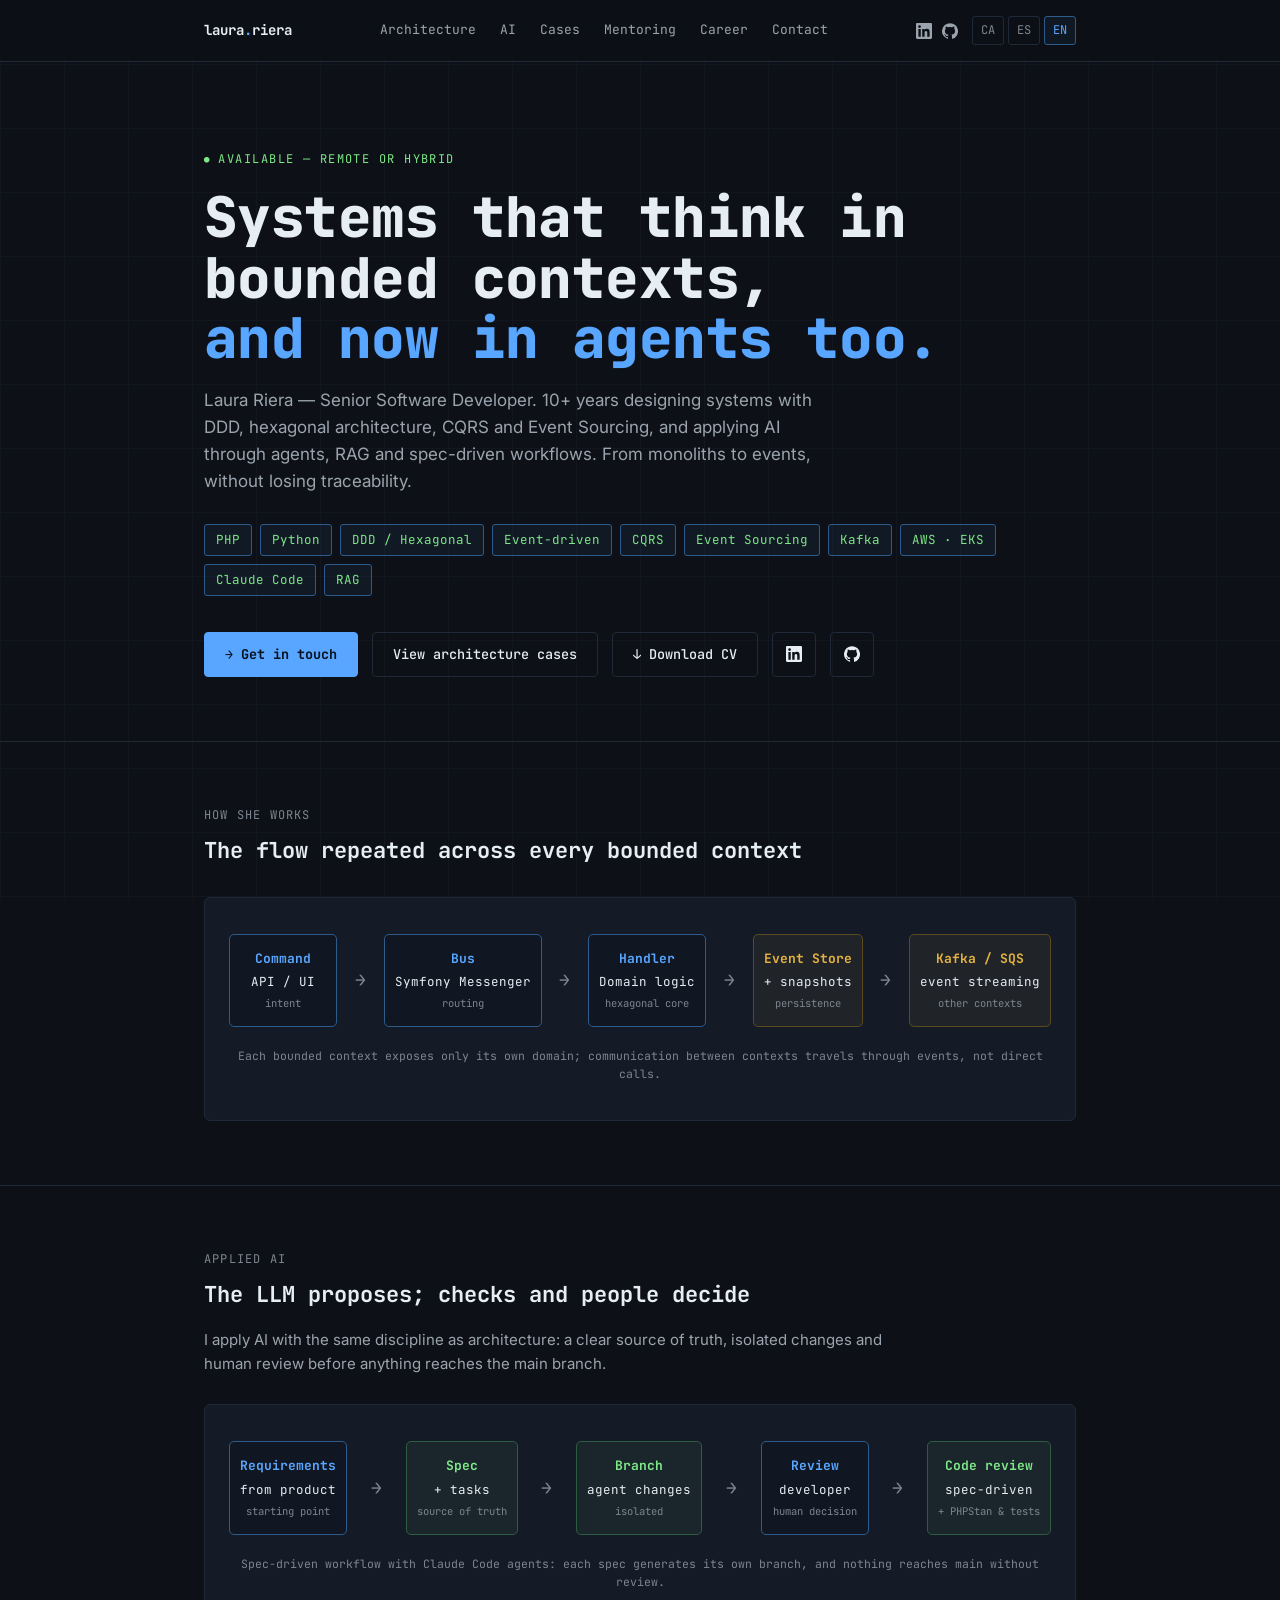
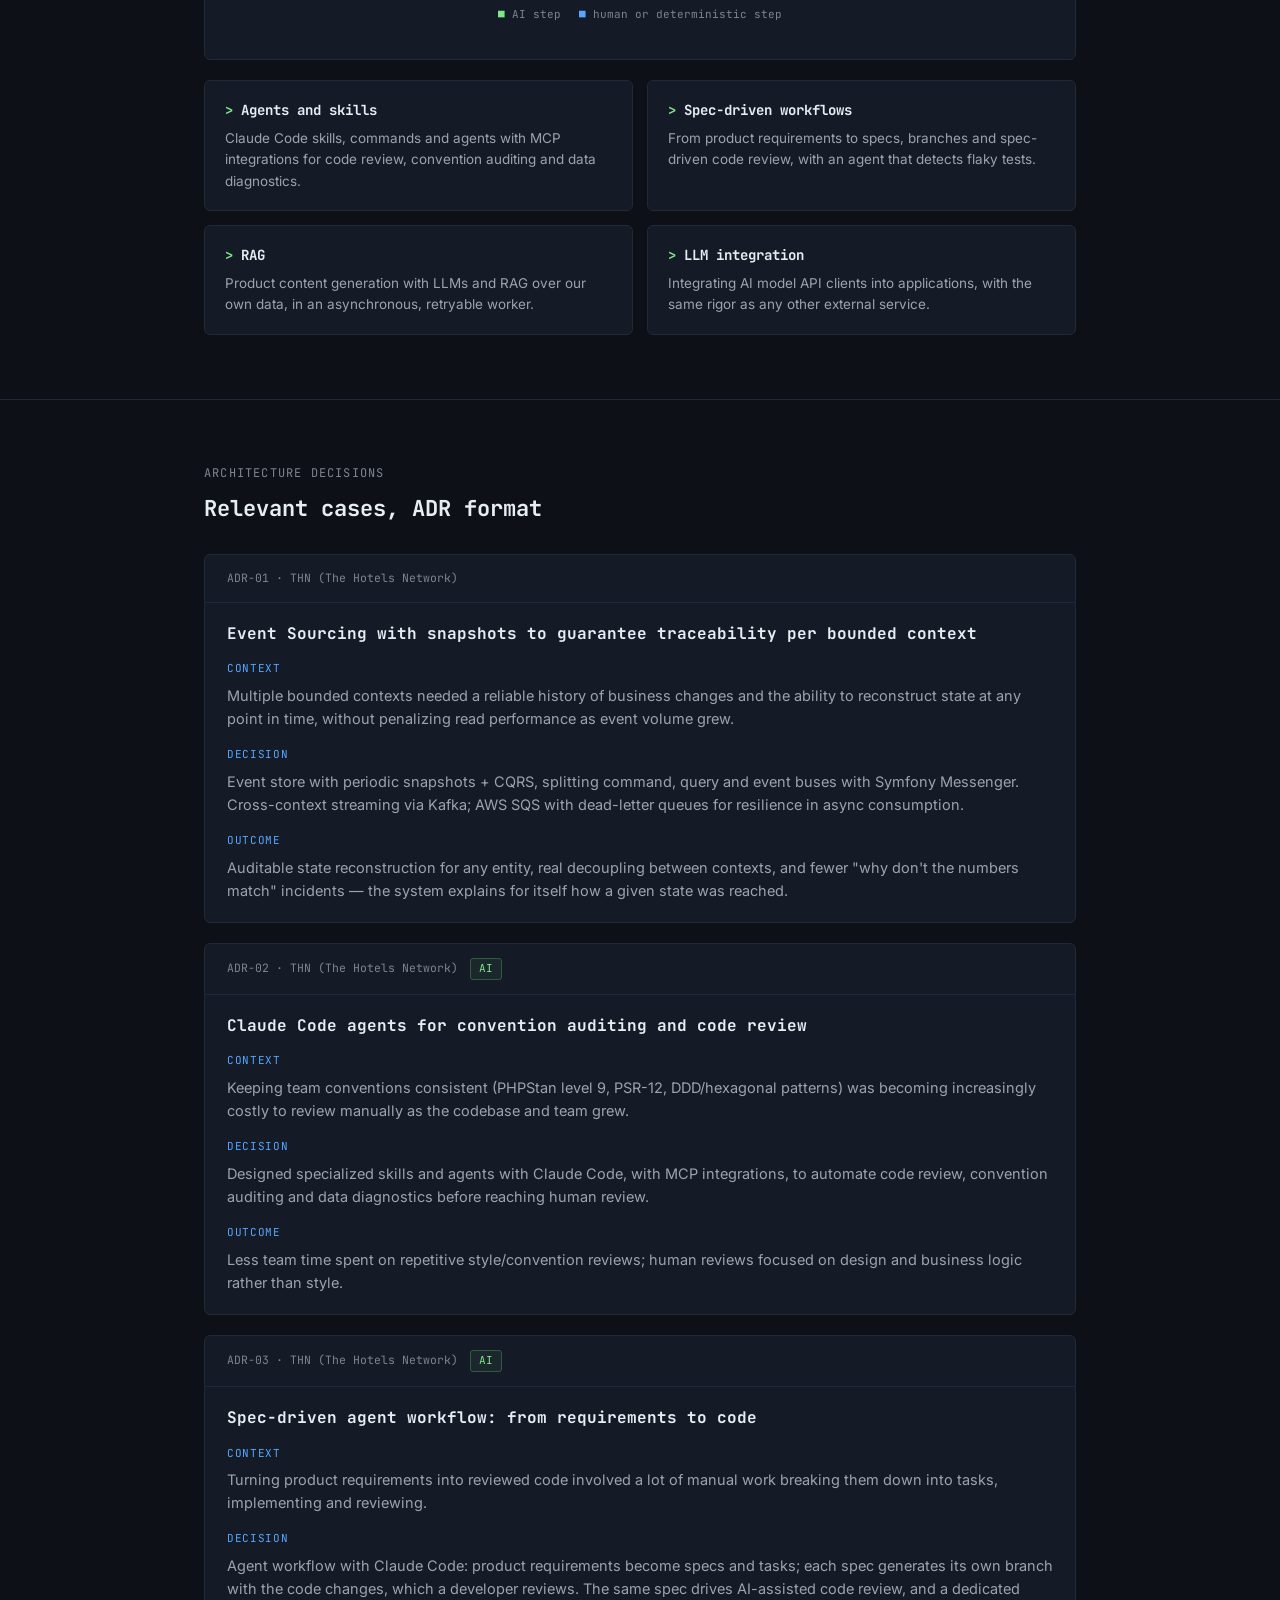
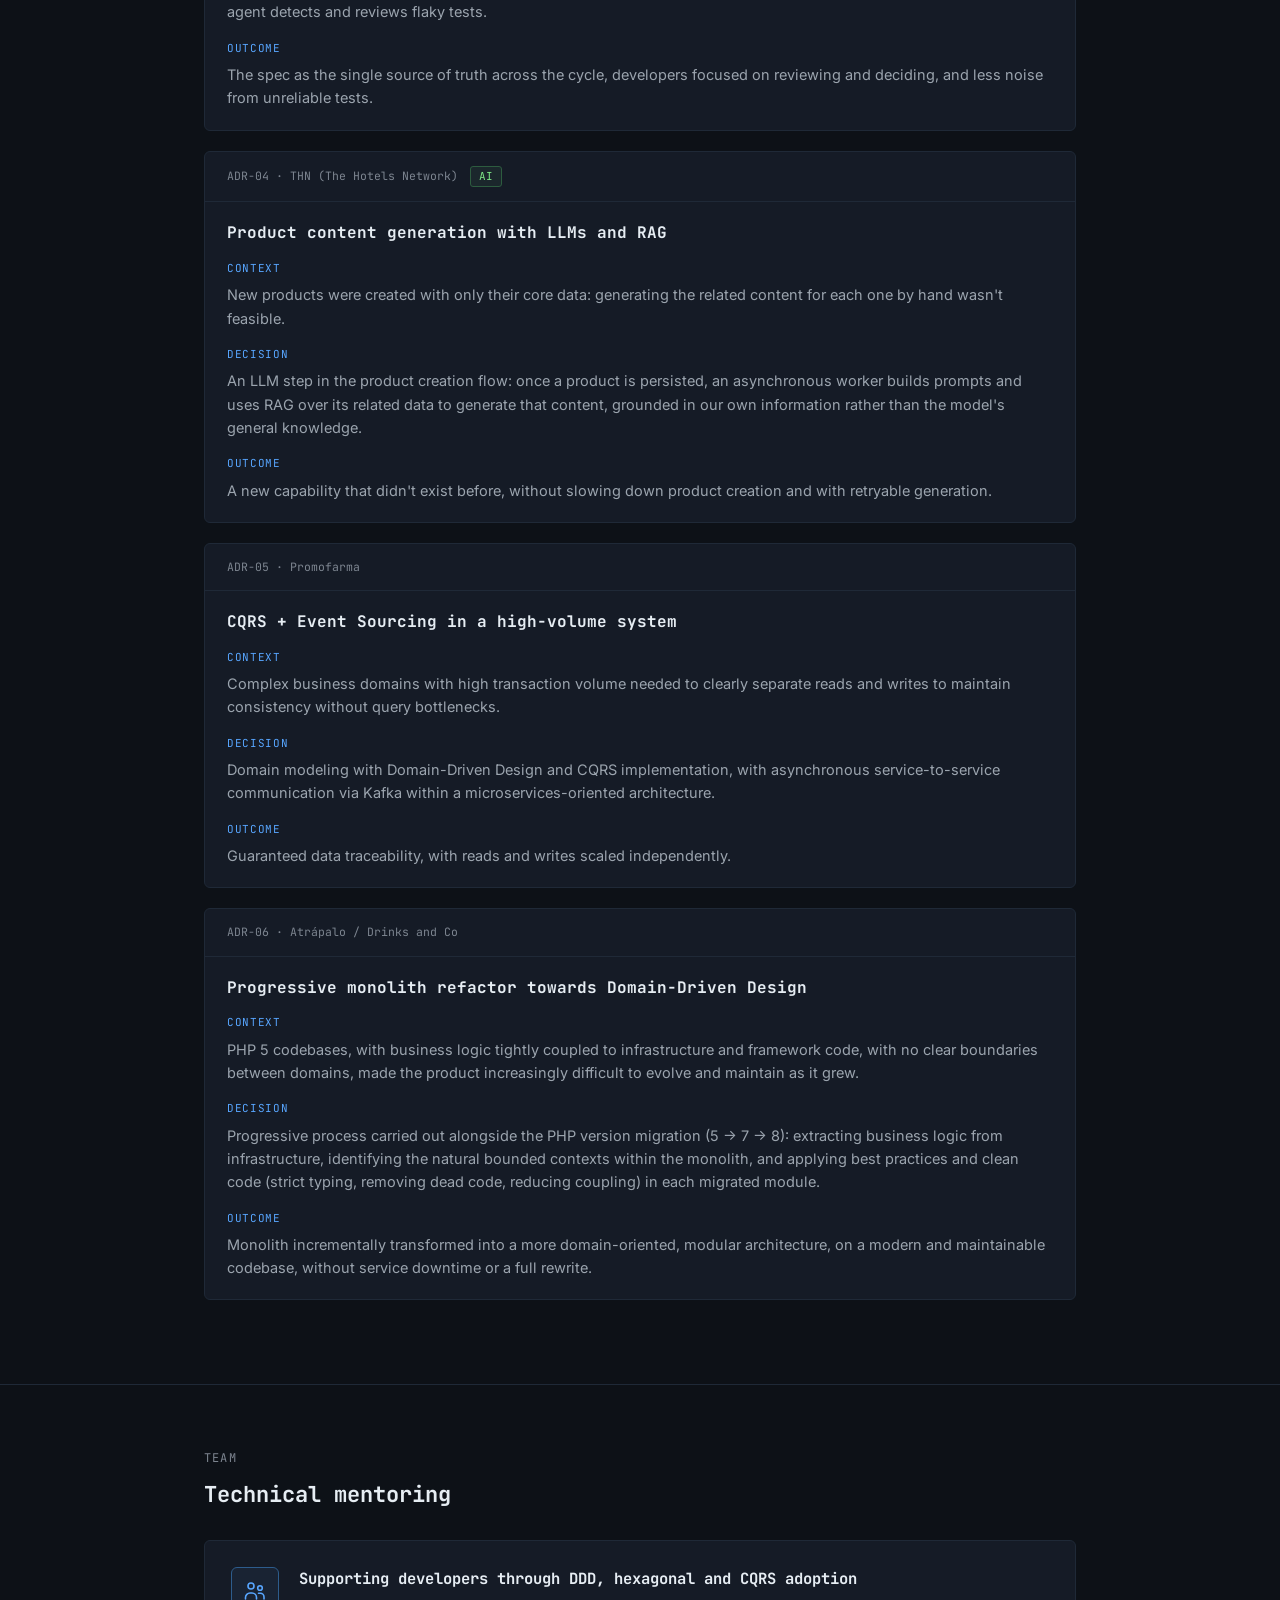
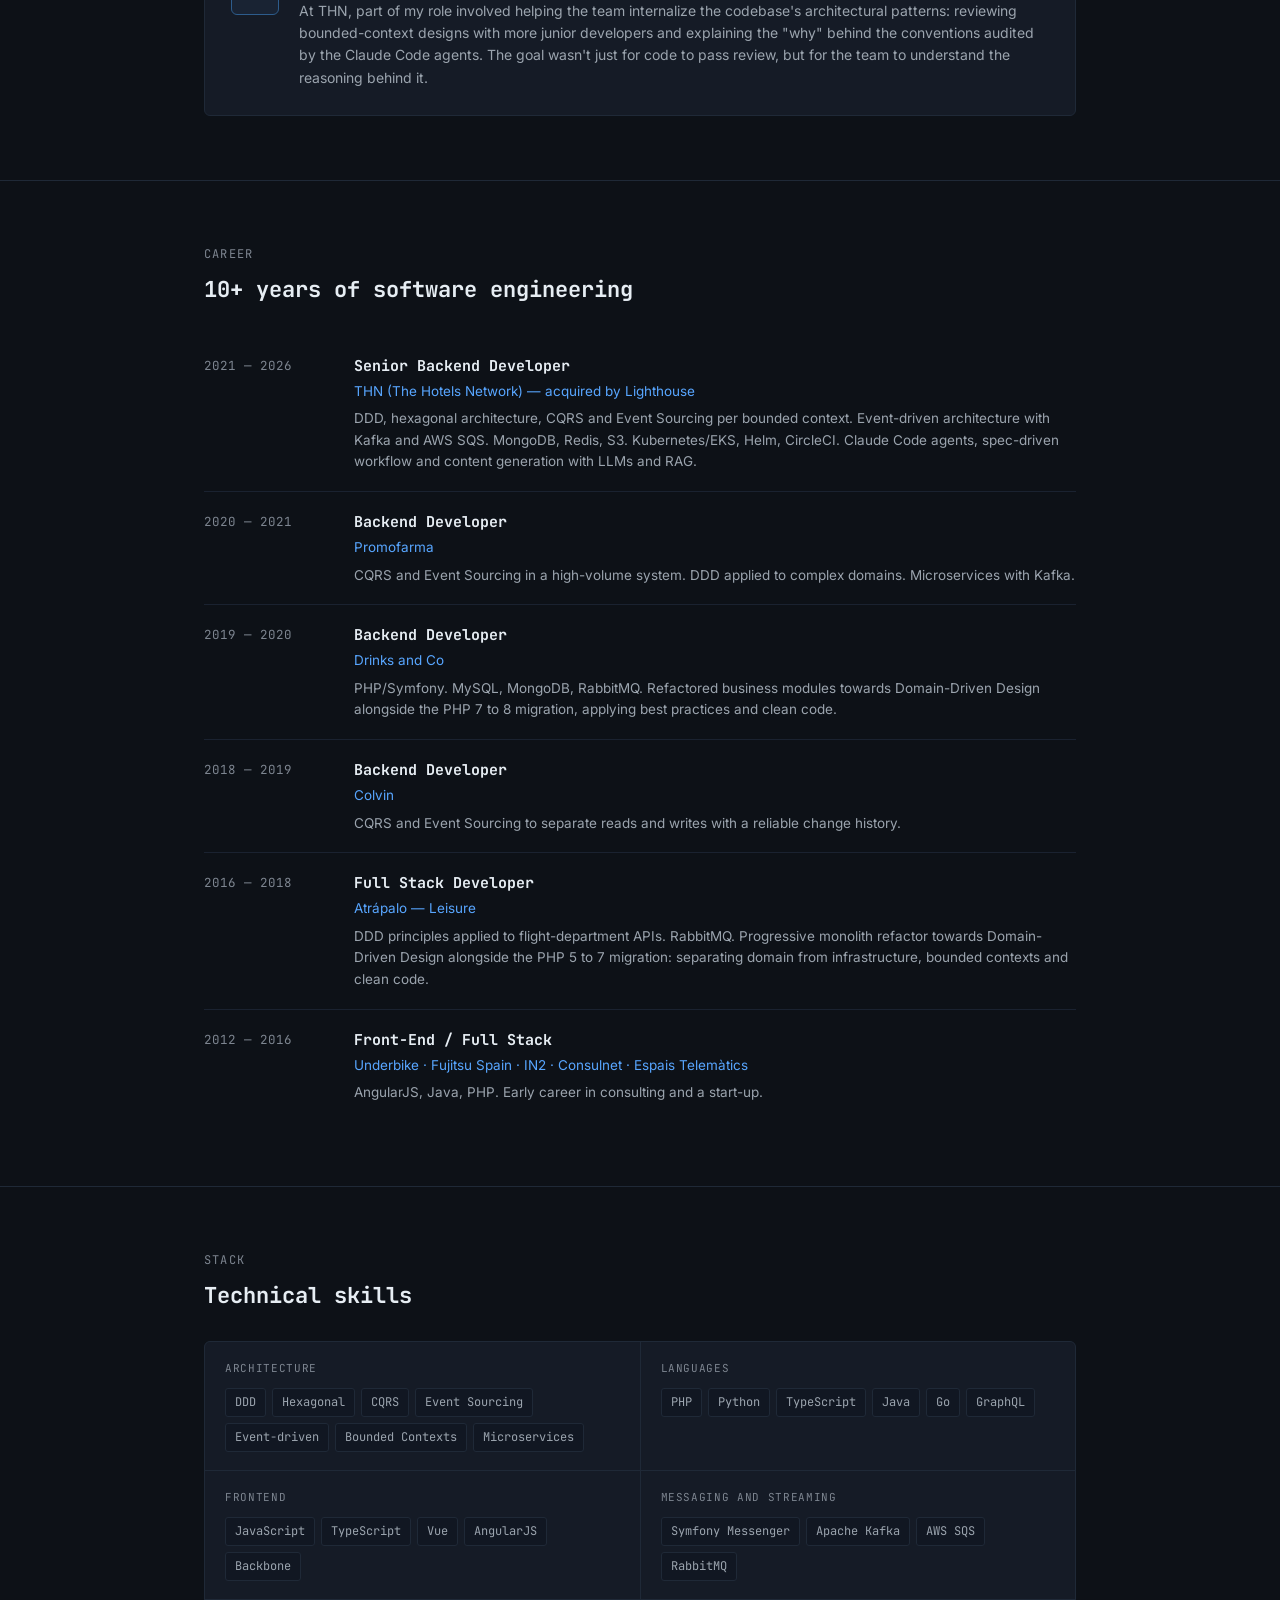
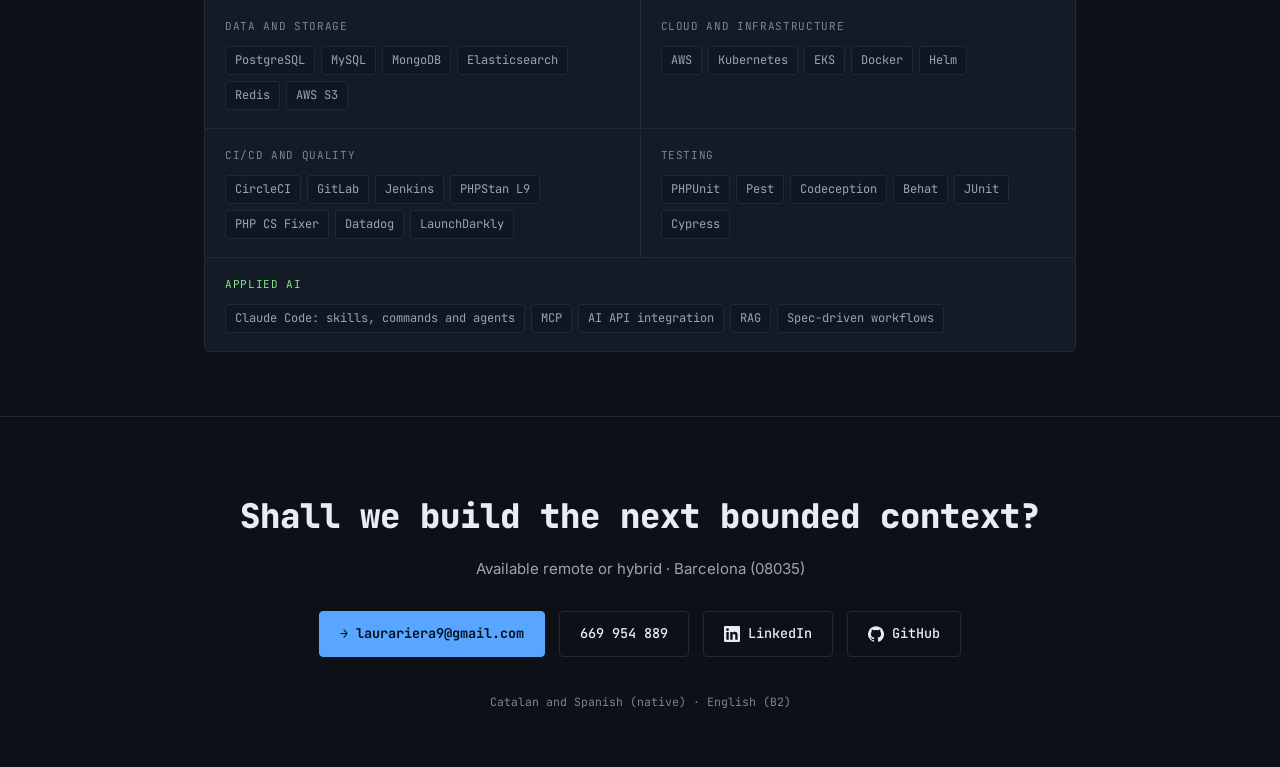
==== commit 5290b716: "feat(ia): add new info" ====
--- a/index.html
+++ b/index.html
@@ -2,10 +2,16 @@
 <html lang="en">
 <head>
 <meta charset="UTF-8">
-<meta http-equiv="refresh" content="0; url=en.html">
-<title>Laura Riera — Senior Backend Developer</title>
+<title>Laura Riera — Senior Software Developer</title>
+<link rel="icon" href="favicon.svg" type="image/svg+xml">
+<script>
+  (function(){
+    var l = (navigator.language || "en").toLowerCase();
+    var t = l.indexOf("ca") === 0 ? "ca.html" : l.indexOf("es") === 0 ? "es.html" : "en.html";
+    window.location.replace(t);
+  })();
+</script>
+<noscript><meta http-equiv="refresh" content="0; url=en.html"></noscript>
 </head>
-<body>
-<script>window.location.replace("en.html");</script>
-</body>
-</html>+<body><a href="en.html">Laura Riera — Senior Software Developer</a></body>
+</html>
